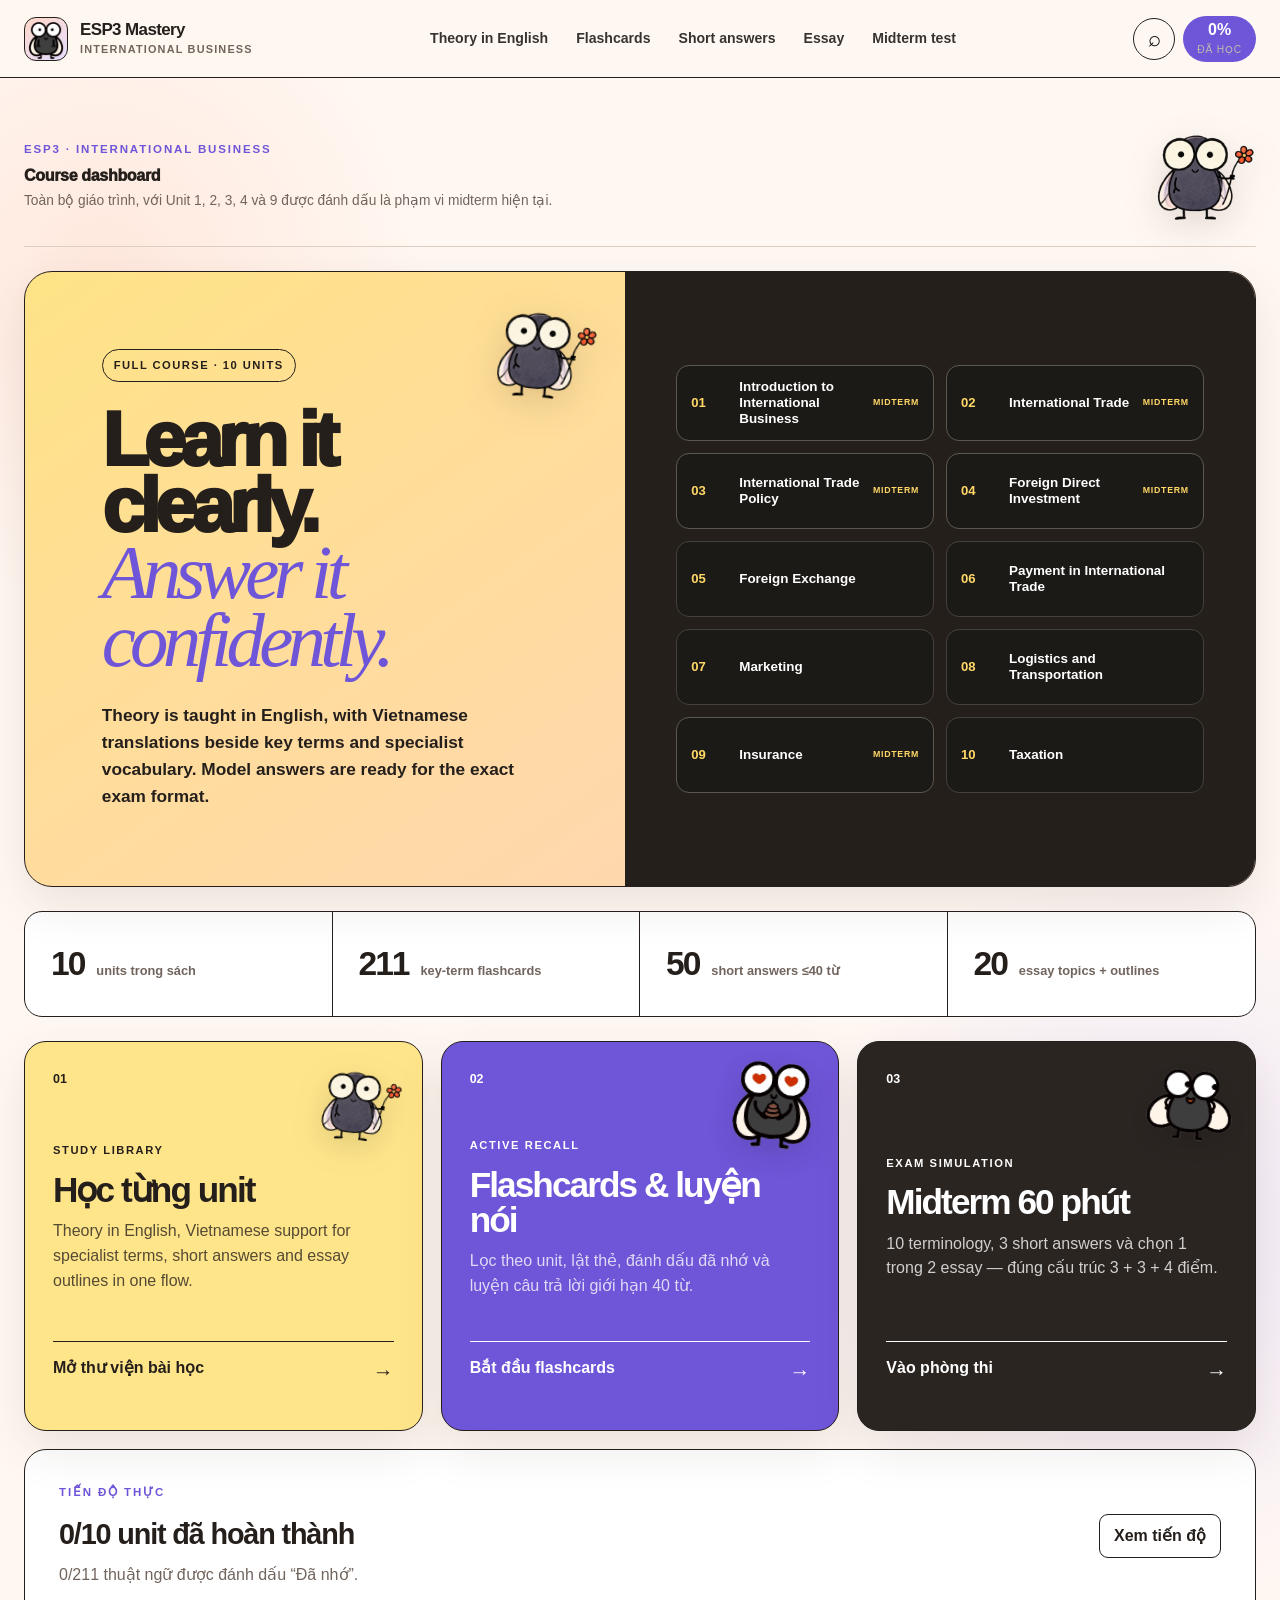
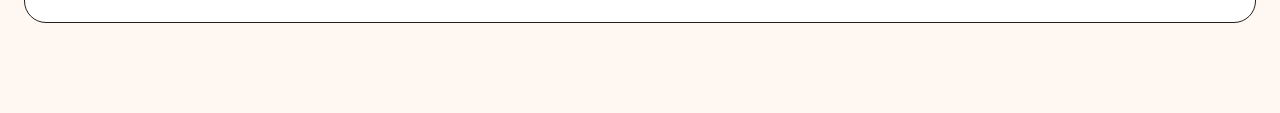
==== index.html @ 6a8d5068 "Add files via upload" ====
<!doctype html>
<html lang="vi">
<head>
  <meta charset="utf-8">
  <meta name="viewport" content="width=device-width, initial-scale=1">
  <meta name="theme-color" content="#fff7f0">
  <meta name="description" content="ESP3 Mastery — English-first International Business theory, key terms, short answers, essays and exam practice for all 10 units.">
  <title>ESP3 Mastery · International Business</title>
  <link rel="icon" type="image/svg+xml" href="data:image/svg+xml,%3Csvg xmlns='http://www.w3.org/2000/svg' viewBox='0 0 64 64'%3E%3Crect width='64' height='64' rx='17' fill='%23ffd8c8'/%3E%3Ctext x='32' y='41' text-anchor='middle' font-family='Arial' font-size='25' font-weight='900' fill='%23251f1c'%3EE3%3C/text%3E%3C/svg%3E">
  <link rel="stylesheet" href="styles.css">
</head>
<body>
  <header class="topbar">
    <a class="brand" href="#dashboard" aria-label="ESP3 Mastery home">
      <span class="brand-mark brand-fly"><img data-mascot="neutral" src="[data-uri]" alt="ESP3 fly mascot"></span>
      <span><strong>ESP3 Mastery</strong><small>International Business</small></span>
    </a>
    <nav class="desktop-nav" aria-label="Điều hướng chính">
      <a href="#learn">Theory in English</a>
      <a href="#flashcards">Flashcards</a>
      <a href="#practice">Short answers</a>
      <a href="#essay">Essay</a>
      <a href="#mock-test">Midterm test</a>
    </nav>
    <div class="header-actions">
      <button class="icon-btn" id="searchButton" aria-label="Tìm kiếm" title="Tìm kiếm (Ctrl/⌘ K)">⌕</button>
      <button class="progress-chip" data-route="progress"><span id="headerProgress">0%</span><small>đã học</small></button>
      <button class="menu-btn" id="menuButton" aria-label="Mở menu">☰</button>
    </div>
  </header>

  <main id="app" tabindex="-1"></main>

  <dialog id="searchDialog" class="search-dialog">
    <form method="dialog" class="search-head">
      <div><small>TÌM TRONG TOÀN BỘ 10 UNIT</small><h2>Tìm thuật ngữ hoặc chủ đề</h2></div>
      <button aria-label="Đóng">ESC</button>
    </form>
    <label class="search-box"><span>⌕</span><input id="searchInput" type="search" placeholder="Ví dụ: comparative advantage, bill of exchange…" autocomplete="off"></label>
    <div id="searchResults" class="search-results"></div>
  </dialog>

  <div id="toast" class="toast" role="status" aria-live="polite"></div>
  <script src="mascots.js"></script>
  <script src="data.js"></script>
  <script src="app.js"></script>
</body>
</html>
---- styles.css ----
:root {
  --ink: #11100e;
  --paper: #f7f6f1;
  --paper-2: #eeece5;
  --white: #ffffff;
  --blue: #0000ee;
  --yellow: #ffdf43;
  --orange: #ff7043;
  --mint: #bdf8da;
  --pink: #ffd4e5;
  --muted: #6e6a62;
  --line: #d8d5cc;
  --radius: 18px;
  --shadow: 0 18px 50px rgba(17,16,14,.09);
  font-family: Inter, ui-sans-serif, -apple-system, BlinkMacSystemFont, "Segoe UI", sans-serif;
  color: var(--ink);
  background: var(--paper);
}

* { box-sizing: border-box; }
html { scroll-behavior: smooth; }
body { margin: 0; min-width: 320px; background: var(--paper); font-size: 16px; line-height: 1.55; }
button, input, textarea, select { font: inherit; }
button, a, select { -webkit-tap-highlight-color: transparent; }
button { cursor: pointer; }
a { color: inherit; text-decoration: none; }
[hidden] { display: none !important; }

.topbar {
  position: sticky; top: 0; z-index: 30;
  min-height: 78px; padding: 0 max(24px, calc((100vw - 1440px)/2));
  display: grid; grid-template-columns: auto 1fr auto; align-items: center; gap: 32px;
  background: rgba(247,246,241,.94); border-bottom: 1px solid var(--ink); backdrop-filter: blur(14px);
}
.brand { display: inline-flex; align-items: center; gap: 12px; min-width: max-content; }
.brand-mark { width: 44px; height: 44px; display: grid; place-items: center; border-radius: 12px; background: var(--ink); color: var(--yellow); font-weight: 950; letter-spacing: -.08em; }
.brand > span:last-child { display: grid; line-height: 1.05; }
.brand strong { font-size: 1.06rem; letter-spacing: -.035em; }
.brand small { margin-top: 5px; color: var(--muted); font-size: .68rem; font-weight: 800; letter-spacing: .11em; text-transform: uppercase; }
.desktop-nav { justify-self: center; display: flex; align-items: center; gap: 4px; }
.desktop-nav a { padding: 10px 12px; border-radius: 9px; color: #37342f; font-size: .88rem; font-weight: 750; }
.desktop-nav a:hover { background: var(--white); color: var(--blue); }
.header-actions { display: flex; align-items: center; gap: 8px; }
.icon-btn, .menu-btn { width: 42px; height: 42px; border: 1px solid var(--ink); border-radius: 50%; background: transparent; font-size: 1.35rem; }
.menu-btn { display: none; }
.progress-chip { height: 46px; padding: 5px 14px; display: grid; place-items: center; border: 0; border-radius: 99px; background: var(--ink); color: white; line-height: 1; }
.progress-chip span { font-weight: 900; }
.progress-chip small { margin-top: 3px; color: #bdb9ae; font-size: .64rem; text-transform: uppercase; letter-spacing: .08em; }

#app { min-height: calc(100vh - 78px); outline: none; }
.page { width: min(1380px, calc(100% - 48px)); margin: 0 auto; padding: 56px 0 90px; }
.page-head { display: flex; justify-content: space-between; align-items: end; gap: 36px; margin-bottom: 42px; }
.page-head > div:first-child { max-width: 900px; }
.eyebrow { display: block; margin-bottom: 10px; color: var(--blue); font-size: .72rem; font-weight: 900; letter-spacing: .16em; text-transform: uppercase; }
.page-head h1 { margin: 0; font-size: clamp(2.35rem, 5vw, 5rem); line-height: .92; letter-spacing: -.065em; font-weight: 950; }
.page-head p { max-width: 770px; margin: 18px 0 0; color: var(--muted); font-size: 1.05rem; }
.page-actions { display: flex; gap: 10px; }

.dashboard-page { padding-top: 28px; }
.dashboard-page > .page-head { margin-bottom: 24px; padding: 14px 0; border-bottom: 1px solid var(--line); }
.dashboard-page > .page-head h1 { font-size: 1rem; letter-spacing: -.02em; }
.dashboard-page > .page-head p { margin-top: 6px; font-size: .86rem; }
.dashboard-intro { min-height: 540px; display: grid; grid-template-columns: 1fr 1.05fr; overflow: hidden; border: 1px solid var(--ink); border-radius: 28px; background: var(--yellow); }
.dashboard-copy { padding: clamp(38px, 6vw, 88px); display: flex; flex-direction: column; justify-content: center; }
.kicker { width: fit-content; margin-bottom: 24px; padding: 7px 11px; border: 1px solid var(--ink); border-radius: 99px; font-size: .7rem; font-weight: 900; letter-spacing: .13em; }
.dashboard-copy h2 { margin: 0; max-width: 650px; font-size: clamp(3rem, 6vw, 6.8rem); line-height: .86; letter-spacing: -.075em; font-weight: 950; }
.dashboard-copy h2 em { color: var(--blue); font-family: Georgia, serif; font-weight: 500; }
.dashboard-copy p { max-width: 620px; margin: 28px 0 0; font-size: 1.08rem; font-weight: 600; }
.course-map { padding: clamp(24px, 4vw, 58px); display: grid; grid-template-columns: 1fr 1fr; align-content: center; gap: 12px; background: var(--ink); }
.map-node { min-height: 76px; padding: 13px 14px; display: grid; grid-template-columns: 38px 1fr auto; align-items: center; gap: 10px; text-align: left; border: 1px solid #44413c; border-radius: 13px; background: #1c1a17; color: white; }
.map-node:hover { border-color: var(--yellow); transform: translateY(-1px); }
.map-node b { color: var(--yellow); font-size: .82rem; }
.map-node span { font-size: .84rem; font-weight: 750; line-height: 1.2; }
.map-node small { color: #99938a; font-size: .55rem; font-weight: 900; letter-spacing: .08em; }
.map-node.core { border-color: #5b594e; }
.map-node.core small { color: var(--yellow); }
.map-node.done { background: #123923; border-color: var(--mint); }

.stat-row { display: grid; grid-template-columns: repeat(4,1fr); margin: 24px 0; border: 1px solid var(--ink); border-radius: var(--radius); background: white; overflow: hidden; }
.stat-row div { padding: 26px; display: flex; align-items: baseline; gap: 12px; border-right: 1px solid var(--ink); }
.stat-row div:last-child { border-right: 0; }
.stat-row strong { font-size: 2.1rem; letter-spacing: -.06em; }
.stat-row span { color: var(--muted); font-size: .8rem; font-weight: 700; }
.three-spaces { display: grid; grid-template-columns: repeat(3,1fr); gap: 18px; }
.space-card { min-height: 390px; padding: 28px; display: flex; flex-direction: column; border: 1px solid var(--ink); border-radius: 22px; }
.space-card.yellow { background: #ffe989; }
.space-card.blue { background: var(--blue); color: white; }
.space-card.dark { background: var(--ink); color: white; }
.space-number { font-size: .78rem; font-weight: 900; }
.space-card > div { margin: auto 0; }
.space-card small { font-size: .7rem; font-weight: 900; letter-spacing: .14em; }
.space-card h3 { margin: 10px 0 12px; font-size: 2.2rem; line-height: 1; letter-spacing: -.055em; }
.space-card p { margin: 0; opacity: .78; }
.space-card > button { padding: 14px 0; display: flex; justify-content: space-between; border: 0; border-top: 1px solid currentColor; background: transparent; color: inherit; font-weight: 850; text-align: left; }
.space-card > button span { font-size: 1.3rem; }
.resume-panel { margin-top: 18px; padding: 34px; display: flex; justify-content: space-between; align-items: center; gap: 28px; border: 1px solid var(--ink); border-radius: 22px; background: white; }
.resume-panel h2 { margin: 0 0 6px; font-size: 1.8rem; letter-spacing: -.04em; }
.resume-panel p { margin: 0; color: var(--muted); }

.unit-grid { display: grid; grid-template-columns: repeat(2,1fr); gap: 18px; }
.unit-card { min-height: 330px; padding: 28px; display: flex; flex-direction: column; border: 1px solid var(--ink); border-radius: 20px; background: white; transition: transform .2s, box-shadow .2s; }
.unit-card:hover { transform: translateY(-3px); box-shadow: var(--shadow); }
.unit-card.complete { background: #edfff5; }
.unit-card-top { display: flex; justify-content: space-between; color: var(--blue); font-size: .68rem; font-weight: 900; letter-spacing: .13em; }
.unit-card-top b { padding: 4px 8px; border-radius: 99px; background: var(--paper-2); color: var(--ink); font-size: .58rem; }
.unit-card h2 { margin: 28px 0 12px; font-size: clamp(1.7rem,3vw,2.7rem); line-height: 1; letter-spacing: -.05em; }
.unit-card p { margin: 0; color: var(--muted); }
.unit-counts { margin: 26px 0; display: flex; flex-wrap: wrap; gap: 7px; }
.unit-counts span { padding: 5px 9px; border: 1px solid var(--line); border-radius: 99px; color: #555149; font-size: .7rem; font-weight: 700; }
.unit-card > button { margin-top: auto; padding: 14px 0 0; display: flex; justify-content: space-between; border: 0; border-top: 1px solid var(--ink); background: transparent; color: var(--ink); font-weight: 850; }

.unit-layout { display: grid; grid-template-columns: 280px minmax(0,1fr); gap: 42px; align-items: start; }
.unit-sidebar { position: sticky; top: 104px; padding: 22px; border: 1px solid var(--ink); border-radius: var(--radius); background: var(--ink); color: white; }
.unit-sidebar label, .flash-toolbar label, .practice-toolbar label, .essay-library-head label { display: grid; gap: 7px; font-size: .7rem; font-weight: 900; letter-spacing: .09em; text-transform: uppercase; }
select { min-height: 45px; padding: 8px 38px 8px 11px; border: 1px solid currentColor; border-radius: 9px; background: white; color: var(--ink); font-weight: 700; }
.unit-mini-progress { margin: 20px 0 15px; display: flex; align-items: center; gap: 8px; color: #c9c5bb; font-size: .73rem; }
.unit-mini-progress i { width: 9px; height: 9px; border-radius: 50%; background: #5b5750; }
.unit-mini-progress i.done { background: var(--mint); box-shadow: 0 0 0 4px rgba(189,248,218,.14); }
.unit-sidebar p { color: #c9c5bb; font-size: .85rem; }
.complete-btn { width: 100%; margin-top: 12px; padding: 12px; border: 1px solid var(--yellow); border-radius: 9px; background: transparent; color: var(--yellow); font-weight: 850; }
.complete-btn.done { background: var(--mint); border-color: var(--mint); color: var(--ink); }
.tabs { position: sticky; top: 78px; z-index: 10; display: flex; gap: 6px; margin-bottom: 28px; padding: 8px; border: 1px solid var(--ink); border-radius: 13px; background: rgba(247,246,241,.96); backdrop-filter: blur(12px); }
.tabs button { flex: 1; min-height: 43px; border: 0; border-radius: 8px; background: transparent; color: #625e56; font-size: .82rem; font-weight: 800; }
.tabs button.active { background: var(--ink); color: white; }
.section-intro { margin-bottom: 22px; padding: 26px; display: flex; align-items: center; gap: 18px; border: 1px solid var(--ink); border-radius: var(--radius); background: var(--yellow); }
.section-intro > span { font-size: 2rem; font-weight: 950; letter-spacing: -.05em; }
.section-intro > div { flex: 1; }
.section-intro h2 { margin: 0; font-size: 1.55rem; letter-spacing: -.04em; }
.section-intro p { margin: 5px 0 0; font-size: .88rem; }
.theory-stack { display: grid; gap: 14px; }
.theory-card { padding: 30px; display: grid; grid-template-columns: 54px 1fr; gap: 20px; border: 1px solid var(--ink); border-radius: var(--radius); background: white; }
.theory-index { width: 42px; height: 42px; display: grid; place-items: center; border-radius: 50%; background: var(--blue); color: white; font-size: .75rem; font-weight: 900; }
.theory-card h3 { margin: 2px 0 12px; font-size: 1.45rem; letter-spacing: -.035em; }
.theory-card p { margin: 0; font-size: 1.02rem; }
.theory-card ul { margin: 20px 0 0; padding: 0; list-style: none; display: grid; gap: 8px; }
.theory-card li { padding: 10px 12px 10px 34px; position: relative; border-radius: 8px; background: var(--paper); color: #4f4b44; font-size: .9rem; }
.theory-card li::before { content: "→"; position: absolute; left: 12px; color: var(--blue); font-weight: 900; }
.next-step { margin-top: 22px; padding: 26px; display: grid; grid-template-columns: auto 1fr auto; align-items: center; gap: 20px; border-radius: var(--radius); background: var(--ink); color: white; }
.next-step > span { color: var(--yellow); font-size: .68rem; font-weight: 900; letter-spacing: .1em; text-transform: uppercase; }
.next-step button { padding: 11px 14px; border: 1px solid var(--yellow); border-radius: 8px; background: transparent; color: var(--yellow); font-weight: 800; }

.inline-search, .search-box { margin-bottom: 18px; display: flex; align-items: center; gap: 10px; padding: 0 16px; border: 1px solid var(--ink); border-radius: 12px; background: white; }
.inline-search input, .search-box input { width: 100%; height: 52px; border: 0; outline: 0; background: transparent; }
.term-table { border: 1px solid var(--ink); border-radius: var(--radius); background: white; overflow: hidden; }
.term-table article { padding: 22px; display: grid; grid-template-columns: 46px 1fr 14px; gap: 14px; border-bottom: 1px solid var(--line); }
.term-table article:last-child { border-bottom: 0; }
.term-no { color: var(--blue); font-size: .72rem; font-weight: 900; }
.term-table h3 { margin: 0 0 5px; font-size: 1.08rem; }
.term-table p { margin: 0; color: #47433d; }
.term-table small { display: block; margin-top: 7px; color: var(--blue); font-weight: 750; }
.status-dot { width: 10px; height: 10px; margin-top: 7px; border: 1px solid #aaa69e; border-radius: 50%; }
.status-dot.mastered { background: #0c9b55; border-color: #0c9b55; }
.solid-btn, .outline-btn { min-height: 42px; padding: 9px 14px; border-radius: 9px; font-weight: 800; }
.solid-btn { border: 1px solid var(--ink); background: var(--ink); color: white; }
.outline-btn { border: 1px solid var(--ink); background: transparent; color: var(--ink); }
.outline-btn:hover, .solid-btn:hover { transform: translateY(-1px); }

.short-list, .essay-list, .essay-library { display: grid; gap: 18px; }
.short-card, .essay-card, .practice-stage { padding: 28px; border: 1px solid var(--ink); border-radius: var(--radius); background: white; }
.question-label { display: flex; justify-content: space-between; gap: 16px; color: var(--blue); font-size: .65rem; font-weight: 900; letter-spacing: .12em; }
.question-label b { color: var(--muted); }
.short-card h3, .essay-card h3 { margin: 22px 0; font-size: 1.35rem; line-height: 1.3; letter-spacing: -.025em; }
textarea { width: 100%; padding: 15px; resize: vertical; border: 1px solid var(--line); border-radius: 10px; background: #fbfaf7; color: var(--ink); line-height: 1.55; outline: 0; }
textarea:focus, input:focus, select:focus { border-color: var(--blue); box-shadow: 0 0 0 3px rgba(0,0,238,.09); }
.answer-controls { margin-top: 10px; display: flex; justify-content: space-between; align-items: center; gap: 14px; }
.answer-controls > span, .exam-short label > span, .essay-counter { color: var(--muted); font-size: .74rem; font-weight: 800; }
.answer-controls .over, .exam-short label > span.over { color: #d12d2d; }
.model-answer { margin-top: 18px; padding: 20px; border-left: 5px solid var(--blue); background: #eeeeff; }
.model-answer small, .thesis small { color: var(--blue); font-size: .65rem; font-weight: 900; letter-spacing: .12em; }
.model-answer p { margin: 7px 0 0; font-size: 1rem; font-weight: 650; }
.model-answer.large ul { margin: 16px 0 0; color: #4f4b44; }
.essay-card > button { margin-bottom: 8px; }
.essay-outline { margin-top: 14px; padding: 22px; border: 1px solid var(--ink); border-radius: 12px; background: var(--paper); }
.thesis { padding-bottom: 18px; border-bottom: 1px solid var(--line); }
.thesis p { margin: 7px 0 0; font-size: 1.02rem; font-weight: 700; }
.essay-outline ol { margin: 18px 0 0; padding-left: 24px; display: grid; gap: 10px; }

.flash-toolbar, .practice-toolbar, .essay-library-head { margin-bottom: 22px; padding: 16px; display: flex; justify-content: space-between; align-items: end; gap: 16px; border: 1px solid var(--ink); border-radius: 14px; background: white; }
.flash-toolbar label, .practice-toolbar label { min-width: min(440px,50vw); }
.flash-count { display: flex; align-items: baseline; }
.flash-count strong { font-size: 1.7rem; }
.flash-count span { color: var(--muted); }
.flash-workspace { width: min(850px,100%); margin: 0 auto; }
.flash-progress { margin-bottom: 14px; display: grid; grid-template-columns: auto 1fr; align-items: center; gap: 16px; color: var(--muted); font-size: .78rem; font-weight: 750; }
.flash-progress i, .progress-units i { height: 7px; display: block; overflow: hidden; border-radius: 99px; background: #dedbd3; }
.flash-progress b, .progress-units i b { height: 100%; display: block; background: #0c9b55; }
.flash-card { width: 100%; min-height: 430px; padding: 34px; position: relative; display: flex; flex-direction: column; border: 1px solid var(--ink); border-radius: 28px; background: var(--yellow); color: var(--ink); box-shadow: var(--shadow); text-align: left; }
.flash-card.flipped { background: var(--blue); color: white; }
.flash-unit { font-size: .7rem; font-weight: 900; letter-spacing: .11em; }
.flash-side { flex: 1; display: flex; flex-direction: column; align-items: center; justify-content: center; text-align: center; }
.flash-side small { font-size: .68rem; font-weight: 900; letter-spacing: .15em; }
.flash-side strong { max-width: 720px; margin: 18px 0; font-size: clamp(2rem,5vw,4.8rem); line-height: 1.02; letter-spacing: -.055em; }
.flash-side p { margin: 0 0 18px; font-size: 1.05rem; font-weight: 750; }
.flash-side em { margin-top: 20px; opacity: .62; font-size: .78rem; }
.flash-card .back { display: none; }
.flash-card.flipped .front { display: none; }
.flash-card.flipped .back { display: flex; }
.flash-card.flipped .back strong { font-size: clamp(1.45rem,3.2vw,2.65rem); line-height: 1.22; }
.flash-actions { margin-top: 18px; display: grid; grid-template-columns: 1fr 52px 52px 1fr; gap: 10px; }
.flash-actions button { min-height: 50px; border: 1px solid var(--ink); border-radius: 10px; background: white; font-weight: 850; }
.flash-actions .review-btn.selected { background: var(--pink); }
.flash-actions .master-btn.selected { background: var(--mint); }
.flash-actions .prev-btn, .flash-actions .next-btn { font-size: 1.2rem; }

.practice-stage { max-width: 940px; margin: 0 auto; padding: clamp(26px,5vw,54px); }
.practice-stage h2 { margin: 35px 0; font-size: clamp(1.8rem,4vw,3.5rem); line-height: 1.08; letter-spacing: -.05em; }
.stage-nav { margin-top: 28px; display: flex; justify-content: space-between; }
.essay-library-head > p { margin: 0; max-width: 700px; color: var(--muted); }
.essay-library-head label { min-width: 330px; }
.essay-library { grid-template-columns: repeat(2,1fr); }
.essay-library .essay-card { min-height: 260px; }

.exam-setup { display: grid; grid-template-columns: .95fr 1.05fr; border: 1px solid var(--ink); border-radius: 26px; overflow: hidden; background: white; }
.exam-brief { padding: clamp(32px,6vw,72px); display: flex; flex-direction: column; justify-content: center; background: var(--ink); color: white; }
.exam-brief > span { color: var(--yellow); font-size: .7rem; font-weight: 900; letter-spacing: .14em; }
.exam-brief > strong { margin-top: 20px; font-size: clamp(7rem,14vw,13rem); line-height: .72; letter-spacing: -.09em; color: var(--yellow); }
.exam-brief > h2 { margin: 18px 0 38px; font-size: 2rem; }
.score-map { display: grid; grid-template-columns: repeat(3,1fr); border-top: 1px solid #5c5750; }
.score-map div { padding: 20px 10px 0 0; display: flex; gap: 8px; }
.score-map b { font-size: 1.7rem; color: var(--yellow); }
.score-map span { color: #bbb6ad; font-size: .68rem; line-height: 1.3; }
.exam-options { padding: clamp(32px,6vw,72px); }
.exam-options h2 { margin: 0 0 24px; font-size: 2rem; letter-spacing: -.04em; }
.scope-option { margin-bottom: 10px; padding: 17px; display: flex; gap: 12px; align-items: center; border: 1px solid var(--line); border-radius: 12px; cursor: pointer; }
.scope-option.selected { border-color: var(--blue); background: #eeeeff; }
.scope-option span { display: grid; }
.scope-option small { color: var(--muted); }
.exam-rules { margin: 28px 0; padding-left: 22px; color: #5c5851; }
.start-exam, .submit-exam { min-height: 52px; padding: 12px 20px; border: 1px solid var(--ink); border-radius: 10px; background: var(--yellow); color: var(--ink); font-weight: 900; }
.last-result { margin: 15px 0 0; color: var(--muted); font-size: .8rem; }
.exam-page { width: min(1160px,calc(100% - 48px)); }
.exam-live-bar { position: sticky; top: 78px; z-index: 15; margin-bottom: 18px; padding: 13px 18px; display: grid; grid-template-columns: auto 1fr auto; align-items: center; gap: 35px; border: 1px solid var(--ink); border-radius: 13px; background: var(--ink); color: white; box-shadow: 0 10px 30px rgba(17,16,14,.16); }
.exam-live-bar div { display: grid; }
.exam-live-bar span { color: #aaa59c; font-size: .57rem; font-weight: 900; letter-spacing: .12em; }
.exam-live-bar strong { color: var(--yellow); font-size: 1.15rem; }
.submit-exam { justify-self: end; min-height: 43px; }
.exam-paper { display: grid; gap: 20px; }
.paper-section { padding: clamp(24px,5vw,52px); border: 1px solid var(--ink); border-radius: 20px; background: white; }
.paper-section > header { display: flex; justify-content: space-between; align-items: start; gap: 18px; padding-bottom: 20px; border-bottom: 2px solid var(--ink); }
.paper-section header span { color: var(--blue); font-size: .65rem; font-weight: 900; letter-spacing: .14em; }
.paper-section h2 { margin: 3px 0 0; font-size: 2rem; letter-spacing: -.05em; }
.paper-section > header > strong { font-size: .82rem; }
.paper-section > p { color: var(--muted); }
.term-questions { margin-top: 28px; display: grid; gap: 18px; }
.term-questions label { display: grid; grid-template-columns: 34px 1fr; gap: 14px; }
.term-questions label > span { width: 30px; height: 30px; display: grid; place-items: center; border-radius: 50%; background: var(--ink); color: white; font-size: .72rem; font-weight: 900; }
.term-questions p { margin: 2px 0 9px; }
.term-questions input { width: min(520px,100%); min-height: 43px; padding: 9px 12px; border: 1px solid var(--line); border-radius: 8px; background: #fbfaf7; }
.exam-short { margin-top: 28px; display: grid; gap: 24px; }
.exam-short label { display: grid; gap: 10px; }
.exam-short b { font-size: 1.04rem; }
.exam-short label > span { justify-self: end; }
.essay-choices { margin: 24px 0; display: grid; grid-template-columns: 1fr 1fr; gap: 12px; }
.essay-choices label { min-height: 150px; padding: 18px; display: flex; gap: 12px; border: 1px solid var(--line); border-radius: 12px; cursor: pointer; }
.essay-choices label.selected { border: 2px solid var(--blue); background: #eeeeff; }
.essay-choices span { display: grid; gap: 7px; }
.essay-choices b { color: var(--blue); font-size: .7rem; letter-spacing: .1em; text-transform: uppercase; }
.exam-essay-box { min-height: 420px; }
.essay-counter { margin-top: 8px; text-align: right; }
.essay-counter.under { color: #b45023; }

.result-hero { padding: 38px; display: flex; justify-content: space-between; align-items: center; border: 1px solid var(--ink); border-radius: 20px; background: var(--yellow); }
.result-hero > div { display: flex; align-items: baseline; gap: 14px; flex-wrap: wrap; }
.result-hero span { width: 100%; font-size: .7rem; font-weight: 900; letter-spacing: .13em; }
.result-hero strong { font-size: 4.5rem; letter-spacing: -.07em; }
.result-hero p { margin: 0; }
.result-note { margin: 16px 0 26px; padding: 20px; border-left: 5px solid var(--blue); background: #eeeeff; }
.result-note p { margin: 5px 0 0; color: #4f4b44; }
.review-section { margin-top: 24px; }
.review-section > header { margin-bottom: 12px; display: flex; align-items: baseline; gap: 14px; }
.review-section header span { color: var(--blue); font-size: .67rem; font-weight: 900; letter-spacing: .12em; }
.review-section h2 { margin: 0; font-size: 1.8rem; }
.review-terms, .short-review { display: grid; gap: 9px; }
.review-terms article { padding: 16px; display: grid; grid-template-columns: 34px 1fr; gap: 12px; border: 1px solid var(--line); border-radius: 10px; background: white; }
.review-terms article > span { font-size: 1.3rem; font-weight: 900; }
.review-terms article.correct > span { color: #0c9b55; }
.review-terms article.wrong > span { color: #d12d2d; }
.review-terms p { margin: 0 0 5px; }
.review-terms small { color: var(--muted); }
.review-terms strong { display: block; color: var(--blue); }
.short-review article, .essay-review { padding: 24px; border: 1px solid var(--ink); border-radius: 14px; background: white; }
.short-review h3, .essay-review h3 { margin: 0 0 15px; }
.short-review article > div { padding: 14px; border-radius: 8px; background: var(--paper); }
.short-review article > div + div { margin-top: 8px; }
.short-review article > .model { background: #eeeeff; }
.short-review small { color: var(--blue); font-size: .65rem; font-weight: 900; letter-spacing: .1em; }
.short-review p { margin: 5px 0 0; }
.essay-review > ol { display: grid; gap: 8px; }
.rubric-grid { margin-top: 22px; display: grid; grid-template-columns: repeat(4,1fr); border: 1px solid var(--ink); }
.rubric-grid div { padding: 14px; display: grid; border-right: 1px solid var(--ink); }
.rubric-grid div:last-child { border: 0; }
.rubric-grid b { color: var(--blue); }
.rubric-grid span { color: var(--muted); font-size: .75rem; }

.progress-hero { display: grid; grid-template-columns: repeat(3,1fr); border: 1px solid var(--ink); border-radius: 20px; overflow: hidden; }
.progress-hero > div { min-height: 230px; padding: 30px; display: flex; flex-direction: column; justify-content: center; border-right: 1px solid var(--ink); background: white; }
.progress-hero > div:first-child { background: var(--yellow); }
.progress-hero > div:last-child { border: 0; }
.progress-hero span { font-size: .66rem; font-weight: 900; letter-spacing: .13em; }
.progress-hero strong { font-size: 4.2rem; line-height: 1; letter-spacing: -.07em; }
.progress-hero p { margin: 9px 0 0; color: var(--muted); }
.progress-units { margin-top: 20px; border: 1px solid var(--ink); border-radius: 18px; background: white; overflow: hidden; }
.progress-units article { padding: 19px; display: grid; grid-template-columns: 44px 1fr auto; align-items: center; gap: 16px; border-bottom: 1px solid var(--line); }
.progress-units article:last-child { border: 0; }
.progress-units article > span { color: var(--blue); font-weight: 900; }
.progress-units h3 { margin: 0 0 8px; font-size: 1rem; }
.progress-units small { color: var(--muted); }
.progress-units article > strong { font-size: .75rem; }
.reset-row { margin-top: 20px; padding: 20px; display: flex; justify-content: space-between; align-items: center; border: 1px solid var(--line); border-radius: 12px; }
.reset-row p { margin: 0; color: var(--muted); }
.danger-btn { padding: 10px 14px; border: 1px solid #b51f1f; border-radius: 8px; background: transparent; color: #b51f1f; font-weight: 800; }

.search-dialog { width: min(850px,calc(100% - 32px)); max-height: min(760px,calc(100vh - 32px)); padding: 0; border: 1px solid var(--ink); border-radius: 20px; background: var(--paper); box-shadow: 0 30px 100px rgba(0,0,0,.28); }
.search-dialog::backdrop { background: rgba(17,16,14,.58); backdrop-filter: blur(5px); }
.search-head { padding: 22px; display: flex; justify-content: space-between; gap: 20px; border-bottom: 1px solid var(--ink); }
.search-head small { color: var(--blue); font-weight: 900; letter-spacing: .12em; }
.search-head h2 { margin: 3px 0 0; font-size: 1.6rem; }
.search-head button { align-self: start; padding: 7px 10px; border: 1px solid var(--ink); border-radius: 7px; background: transparent; font-size: .7rem; font-weight: 900; }
.search-box { margin: 18px; }
.search-results { padding: 0 18px 18px; display: grid; gap: 8px; }
.search-results button { padding: 15px; display: grid; gap: 3px; border: 1px solid var(--line); border-radius: 10px; background: white; color: var(--ink); text-align: left; }
.search-results button:hover { border-color: var(--blue); }
.search-results span { color: var(--blue); font-size: .62rem; font-weight: 900; letter-spacing: .1em; }
.search-results p { margin: 0; color: var(--muted); font-size: .8rem; }
.search-empty { padding: 38px; text-align: center; color: var(--muted); }
.toast { position: fixed; right: 22px; bottom: 22px; z-index: 60; padding: 12px 16px; transform: translateY(20px); opacity: 0; pointer-events: none; border-radius: 9px; background: var(--ink); color: white; transition: .2s; }
.toast.show { transform: translateY(0); opacity: 1; }

@media (max-width: 1050px) {
  .desktop-nav { position: fixed; inset: 78px 0 auto 0; display: none; padding: 16px 24px 24px; flex-direction: column; align-items: stretch; background: var(--paper); border-bottom: 1px solid var(--ink); }
  .menu-open .desktop-nav { display: flex; }
  .menu-btn { display: block; }
  .dashboard-intro { grid-template-columns: 1fr; }
  .dashboard-copy { min-height: 450px; }
  .course-map { grid-template-columns: repeat(2,1fr); }
  .three-spaces { grid-template-columns: 1fr; }
  .space-card { min-height: 300px; }
  .unit-layout { grid-template-columns: 1fr; }
  .unit-sidebar { position: static; }
  .tabs { top: 78px; }
  .essay-library { grid-template-columns: 1fr; }
}

@media (max-width: 760px) {
  .topbar { min-height: 70px; padding: 0 16px; gap: 10px; }
  .brand small { display: none; }
  .brand-mark { width: 40px; height: 40px; }
  .progress-chip { display: none; }
  .desktop-nav { top: 70px; }
  .page { width: min(100% - 28px,1380px); padding: 35px 0 64px; }
  .page-head { margin-bottom: 28px; align-items: start; }
  .page-head h1 { font-size: clamp(2.35rem,13vw,4rem); }
  .dashboard-copy { min-height: 390px; padding: 34px 24px; }
  .dashboard-copy h2 { font-size: clamp(3rem,15vw,5.2rem); }
  .course-map { padding: 18px; grid-template-columns: 1fr; }
  .map-node { min-height: 66px; }
  .stat-row { grid-template-columns: 1fr 1fr; }
  .stat-row div { padding: 18px; border-bottom: 1px solid var(--ink); }
  .stat-row div:nth-child(2) { border-right: 0; }
  .stat-row div:nth-child(3), .stat-row div:nth-child(4) { border-bottom: 0; }
  .stat-row strong { font-size: 1.65rem; }
  .unit-grid { grid-template-columns: 1fr; }
  .unit-card { min-height: 300px; padding: 22px; }
  .tabs { top: 70px; overflow-x: auto; justify-content: start; }
  .tabs button { flex: 0 0 auto; padding: 0 14px; }
  .section-intro { align-items: start; flex-wrap: wrap; padding: 20px; }
  .theory-card { padding: 22px; grid-template-columns: 1fr; }
  .next-step { grid-template-columns: 1fr; }
  .term-table article { grid-template-columns: 38px 1fr 10px; padding: 17px 13px; }
  .question-label { align-items: start; }
  .answer-controls { align-items: stretch; flex-direction: column; }
  .flash-toolbar, .practice-toolbar, .essay-library-head { align-items: stretch; flex-direction: column; }
  .flash-toolbar label, .practice-toolbar label, .essay-library-head label { min-width: 0; }
  .flash-card { min-height: 360px; padding: 23px; }
  .flash-actions { grid-template-columns: 1fr 1fr; }
  .flash-actions .review-btn, .flash-actions .master-btn { grid-row: 2; }
  .exam-setup { grid-template-columns: 1fr; }
  .exam-brief { min-height: 480px; }
  .score-map { gap: 5px; }
  .exam-options { padding: 28px 20px; }
  .exam-page { width: min(100% - 20px,1160px); }
  .exam-live-bar { top: 70px; grid-template-columns: auto 1fr; gap: 14px; }
  .exam-live-bar .submit-exam { grid-column: 1/-1; width: 100%; }
  .essay-choices { grid-template-columns: 1fr; }
  .paper-section { padding: 22px 17px; }
  .result-hero { align-items: stretch; flex-direction: column; }
  .rubric-grid { grid-template-columns: 1fr 1fr; }
  .rubric-grid div:nth-child(2) { border-right: 0; }
  .rubric-grid div:nth-child(-n+2) { border-bottom: 1px solid var(--ink); }
  .progress-hero { grid-template-columns: 1fr; }
  .progress-hero > div { min-height: 160px; border-right: 0; border-bottom: 1px solid var(--ink); }
  .progress-units article { grid-template-columns: 36px 1fr; }
  .progress-units article > strong { grid-column: 2; }
  .resume-panel, .reset-row { align-items: stretch; flex-direction: column; }
}

@media print {
  .topbar, .page-head, .exam-live-bar, .toast { display: none !important; }
  body, :root { background: white; }
  .page, .exam-page { width: 100%; padding: 0; }
  .paper-section { break-inside: avoid; box-shadow: none; }
}

/* Friendly mascot layer inspired by the supplied Finance and Econometrics sites. */
:root {
  --ink: #251f1c;
  --paper: #fff8f2;
  --paper-2: #f3e8df;
  --blue: #6f55d8;
  --yellow: #ffd866;
  --orange: #ef704f;
  --mint: #c8f1d9;
  --pink: #ffd8e7;
  --muted: #71645d;
  --line: #ddcec4;
  --lavender: #e5ddff;
  --peach: #ffd8c8;
  --shadow: 0 18px 48px rgba(66, 43, 31, .10);
}

body {
  background:
    radial-gradient(circle at 8% 16%, rgba(255,216,200,.50), transparent 21rem),
    radial-gradient(circle at 91% 72%, rgba(229,221,255,.55), transparent 24rem),
    var(--paper);
}
.topbar { background: rgba(255,248,242,.94); }
.brand-mark.brand-fly {
  padding: 3px;
  overflow: hidden;
  border: 1px solid var(--ink);
  background: linear-gradient(145deg, var(--peach), var(--lavender));
}
.brand-fly img { display: block; width: 100%; height: 100%; object-fit: contain; }
.progress-chip { background: var(--blue); }
.page-head { align-items: center; }
.page-head > div:first-child { min-width: 0; }
.page-head-side {
  flex: 0 0 150px;
  display: flex;
  flex-direction: column;
  align-items: flex-end;
  gap: 12px;
}
.page-mascot {
  display: block;
  width: 112px;
  height: 112px;
  object-fit: contain;
  filter: drop-shadow(0 12px 18px rgba(61,42,34,.15));
  animation: mascot-breathe 4.8s ease-in-out infinite;
}

.mascot-float-layer { display: none; pointer-events: none; }
.floating-fly {
  position: fixed;
  z-index: 4;
  display: block;
  width: 84px;
  height: 84px;
  object-fit: contain;
  opacity: .78;
  pointer-events: none;
  user-select: none;
  filter: drop-shadow(0 12px 18px rgba(61,42,34,.14));
  animation: mascot-float 5.6s ease-in-out infinite;
}
@media (min-width: 1540px) and (min-height: 720px) {
  .mascot-float-layer { display: block; }
  .fly-left-top { left: max(14px, calc((100vw - 1380px)/2 - 94px)); top: 24vh; transform: rotate(-7deg); }
  .fly-right-mid { right: max(14px, calc((100vw - 1380px)/2 - 94px)); top: 44vh; animation-delay: -1.7s; transform: rotate(7deg); }
  .fly-left-bottom { left: max(16px, calc((100vw - 1380px)/2 - 90px)); bottom: 7vh; animation-delay: -3.2s; transform: rotate(4deg); }
}

.dashboard-intro { position: relative; background: linear-gradient(145deg, #ffe386, #ffd2bf); box-shadow: var(--shadow); }
.dashboard-copy { position: relative; }
.dashboard-copy h2 em { color: var(--blue); }
.dashboard-copy p { max-width: 560px; }
.dashboard-mascot {
  position: absolute;
  top: 26px;
  right: 28px;
  width: 112px;
  height: 112px;
  object-fit: contain;
  filter: drop-shadow(0 10px 18px rgba(61,42,34,.16));
  transform: rotate(5deg);
}
.space-card { position: relative; overflow: hidden; box-shadow: var(--shadow); }
.space-card.blue { background: var(--blue); }
.space-card.yellow { background: #ffe58a; }
.space-card.dark { background: #2b2522; }
.space-number { position: relative; z-index: 2; }
.space-mascot {
  position: absolute;
  top: 18px;
  right: 20px;
  width: 90px;
  height: 90px;
  object-fit: contain;
  filter: drop-shadow(0 10px 16px rgba(0,0,0,.13));
  transform: rotate(5deg);
}

.unit-card { position: relative; overflow: hidden; border-color: #cdbdb3; box-shadow: 0 9px 26px rgba(61,42,34,.06); }
.unit-card h2 { padding-right: 82px; }
.unit-card-mascot {
  position: absolute;
  top: 61px;
  right: 20px;
  width: 72px;
  height: 72px;
  object-fit: contain;
  opacity: .95;
  transform: rotate(4deg);
}
.unit-sidebar { background: #2b2522; }
.sidebar-mascot {
  display: block;
  width: 92px;
  height: 92px;
  margin: -2px auto 14px;
  object-fit: contain;
  filter: drop-shadow(0 10px 15px rgba(0,0,0,.23));
  animation: mascot-breathe 4.8s ease-in-out infinite;
}
.tabs { background: rgba(255,248,242,.96); }
.section-intro { background: linear-gradient(120deg, #ffe58a, #ffd6c6); box-shadow: 0 8px 24px rgba(61,42,34,.07); }
.section-mascot { width: 82px; height: 82px; object-fit: contain; margin: -14px 0; }

.lesson-roadmap {
  position: relative;
  margin-bottom: 18px;
  padding: 24px;
  display: grid;
  grid-template-columns: 190px minmax(0,1fr) 105px;
  align-items: center;
  gap: 24px;
  overflow: hidden;
  border: 1px solid var(--ink);
  border-radius: var(--radius);
  background: linear-gradient(135deg, #2b2522 0 68%, var(--lavender) 68% 100%);
  color: white;
}
.lesson-roadmap > div span { color: #ffdca0; font-size: .67rem; font-weight: 900; letter-spacing: .13em; }
.lesson-roadmap h3 { margin: 7px 0 0; font-size: 1.45rem; line-height: 1.05; letter-spacing: -.035em; }
.lesson-roadmap ol { margin: 0; padding: 0; display: grid; grid-template-columns: repeat(2,minmax(0,1fr)); gap: 8px 18px; list-style: none; }
.lesson-roadmap li { display: grid; grid-template-columns: 30px 1fr; gap: 7px; align-items: start; color: #eee7e1; font-size: .83rem; line-height: 1.35; }
.lesson-roadmap li b { color: #ffdca0; font-size: .68rem; }
.lesson-roadmap > img { width: 98px; height: 98px; object-fit: contain; filter: drop-shadow(0 8px 14px rgba(0,0,0,.18)); }
.theory-card { border-color: #cdbdb3; box-shadow: 0 9px 26px rgba(61,42,34,.06); }
.theory-card p { line-height: 1.72; }
.theory-card li { background: #fff5ee; }
.theory-index { background: var(--blue); }
.next-step { grid-template-columns: 66px auto minmax(0,1fr) auto; background: #2b2522; }
.next-step > img { width: 62px; height: 62px; object-fit: contain; }

.model-answer, .essay-outline { position: relative; padding-right: 118px; }
.feedback-mascot {
  position: absolute;
  top: 16px;
  right: 18px;
  width: 78px;
  height: 78px;
  object-fit: contain;
  pointer-events: none;
  filter: drop-shadow(0 8px 12px rgba(61,42,34,.12));
}
.flash-card { overflow: hidden; background: linear-gradient(145deg, #ffe386, #ffd2bf); }
.flash-card.flipped { background: linear-gradient(145deg, #7056d8, #4d3a9e); }
.flash-mascot {
  position: absolute;
  right: 24px;
  bottom: 18px;
  width: 96px;
  height: 96px;
  object-fit: contain;
  opacity: .9;
  filter: drop-shadow(0 8px 14px rgba(0,0,0,.14));
}
.exam-brief { position: relative; overflow: hidden; background: #2b2522; }
.exam-mascot { position: absolute; top: 26px; right: 26px; width: 112px; height: 112px; object-fit: contain; }
.result-hero { position: relative; padding-left: 138px; background: linear-gradient(135deg, #ffe486, #ffd7c8); }
.result-mascot { position: absolute; left: 24px; width: 92px; height: 92px; object-fit: contain; }

@keyframes mascot-float {
  0%,100% { margin-top: 0; }
  50% { margin-top: -11px; }
}
@keyframes mascot-breathe {
  0%,100% { transform: translateY(0) rotate(-2deg); }
  50% { transform: translateY(-5px) rotate(2deg); }
}
@media (prefers-reduced-motion: reduce) {
  .floating-fly, .page-mascot, .sidebar-mascot { animation: none; }
}
@media (max-width: 900px) {
  .dashboard-mascot { width: 84px; height: 84px; top: 18px; right: 18px; }
  .lesson-roadmap { grid-template-columns: 160px 1fr; background: #2b2522; }
  .lesson-roadmap > img { display: none; }
  .page-head-side { flex-basis: 100px; }
  .page-mascot { width: 88px; height: 88px; }
}
@media (max-width: 700px) {
  .page-head { align-items: flex-start; }
  .page-head-side { flex: 0 0 72px; }
  .page-mascot { width: 70px; height: 70px; }
  .dashboard-mascot { position: static; width: 90px; height: 90px; margin: 18px 0 -14px; }
  .space-mascot { width: 76px; height: 76px; }
  .unit-card-mascot { width: 62px; height: 62px; }
  .section-mascot { width: 68px; height: 68px; margin: -8px 0; }
  .lesson-roadmap { grid-template-columns: 1fr; }
  .lesson-roadmap ol { grid-template-columns: 1fr; }
  .next-step { grid-template-columns: 58px 1fr; }
  .next-step strong, .next-step button { grid-column: 1 / -1; }
  .next-step > img { width: 54px; height: 54px; }
  .model-answer, .essay-outline { padding-right: 20px; }
  .feedback-mascot { position: static; float: right; width: 62px; height: 62px; margin: 0 0 8px 12px; }
  .flash-mascot { width: 70px; height: 70px; }
  .exam-mascot { width: 86px; height: 86px; top: 20px; right: 18px; }
  .result-hero { padding-left: 34px; }
  .result-mascot { position: static; width: 78px; height: 78px; }
}

@media print {
  .mascot-float-layer, .page-mascot, .dashboard-mascot, .space-mascot, .unit-card-mascot,
  .sidebar-mascot, .section-mascot, .feedback-mascot, .flash-mascot, .exam-mascot, .result-mascot { display: none !important; }
}
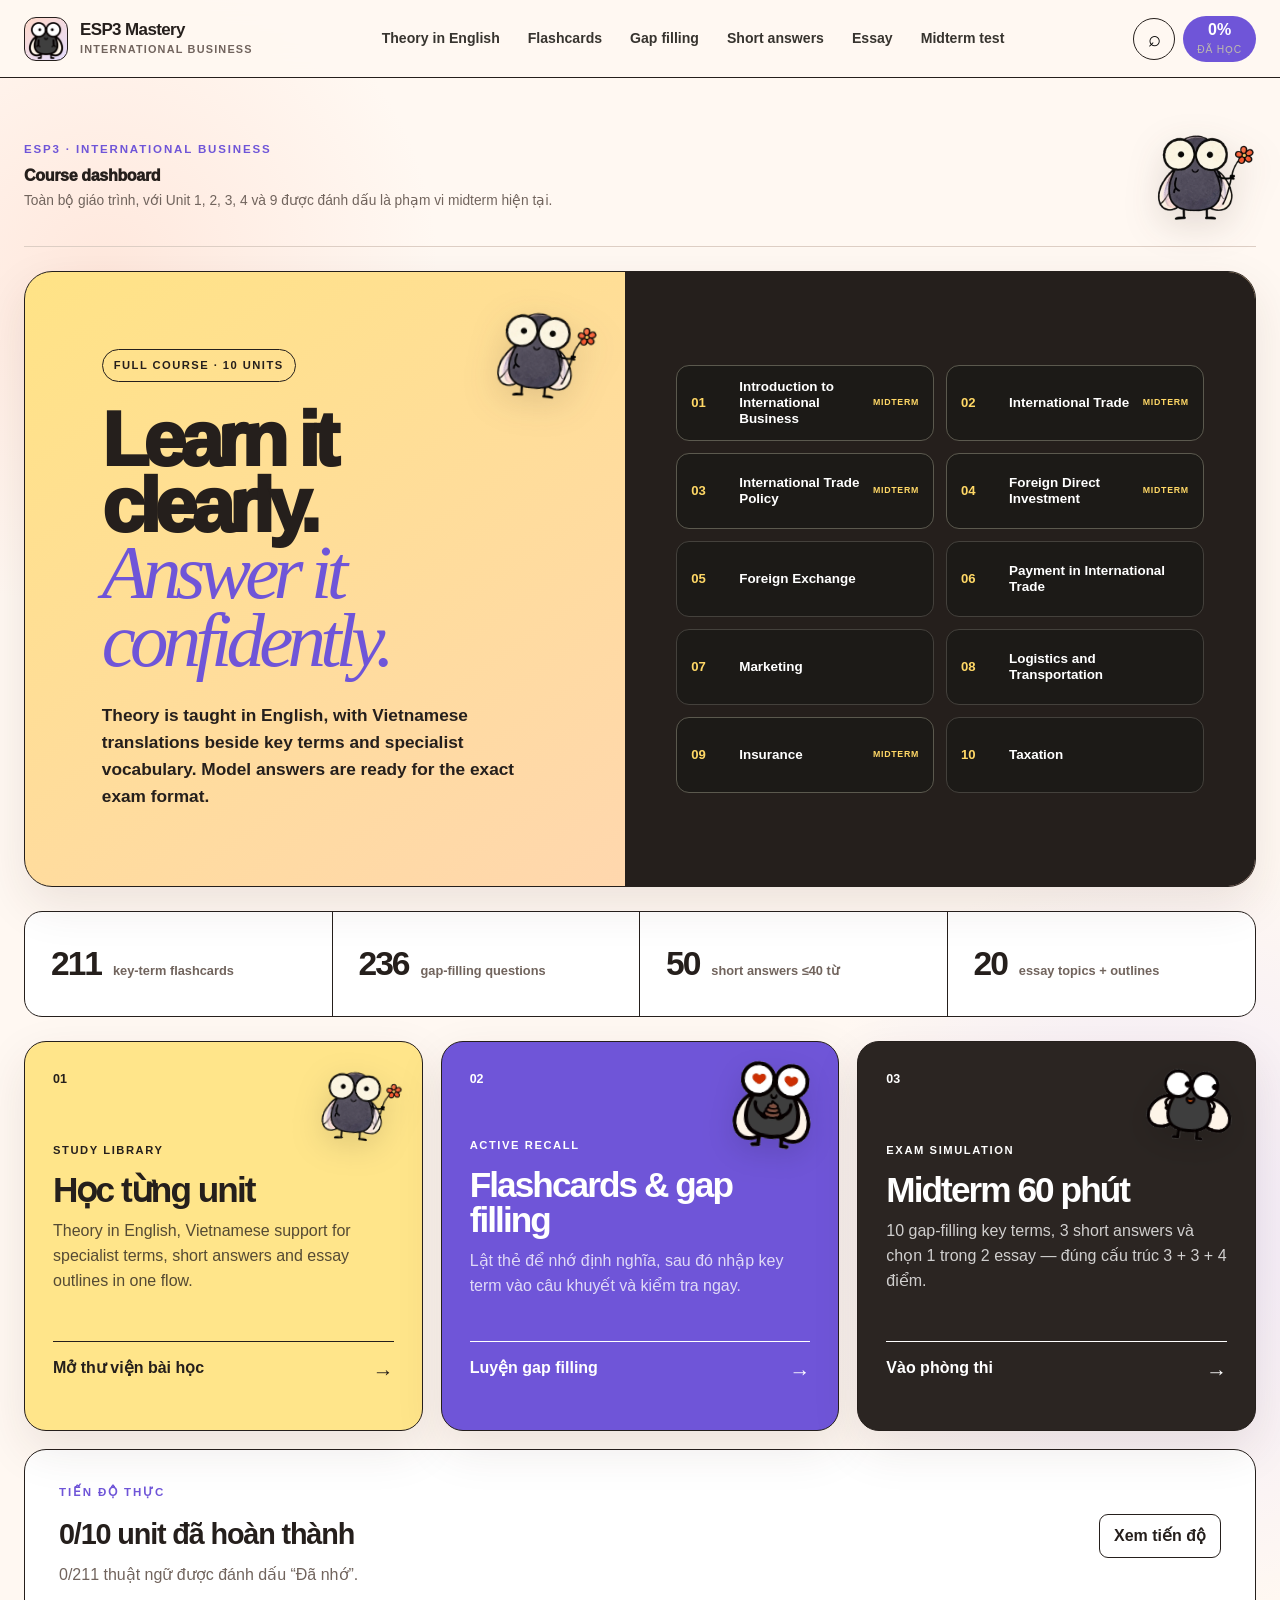
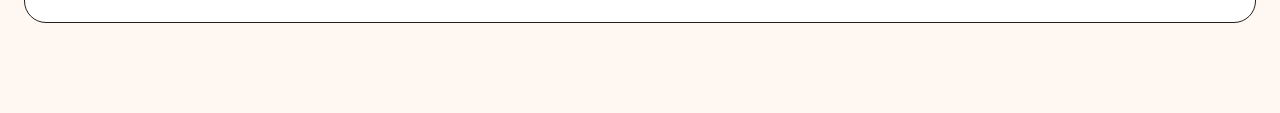
==== commit 3efcc23f: "Add files via upload" ====
--- a/index.html
+++ b/index.html
@@ -4,7 +4,7 @@
   <meta charset="utf-8">
   <meta name="viewport" content="width=device-width, initial-scale=1">
   <meta name="theme-color" content="#fff7f0">
-  <meta name="description" content="ESP3 Mastery — English-first International Business theory, key terms, short answers, essays and exam practice for all 10 units.">
+  <meta name="description" content="ESP3 Mastery — English-first International Business theory, key terms, gap filling, short answers, essays and exam practice for all 10 units.">
   <title>ESP3 Mastery · International Business</title>
   <link rel="icon" type="image/svg+xml" href="data:image/svg+xml,%3Csvg xmlns='http://www.w3.org/2000/svg' viewBox='0 0 64 64'%3E%3Crect width='64' height='64' rx='17' fill='%23ffd8c8'/%3E%3Ctext x='32' y='41' text-anchor='middle' font-family='Arial' font-size='25' font-weight='900' fill='%23251f1c'%3EE3%3C/text%3E%3C/svg%3E">
   <link rel="stylesheet" href="styles.css">
@@ -18,6 +18,7 @@
     <nav class="desktop-nav" aria-label="Điều hướng chính">
       <a href="#learn">Theory in English</a>
       <a href="#flashcards">Flashcards</a>
+      <a href="#gaps">Gap filling</a>
       <a href="#practice">Short answers</a>
       <a href="#essay">Essay</a>
       <a href="#mock-test">Midterm test</a>
--- a/styles.css
+++ b/styles.css
@@ -154,6 +154,40 @@
 .solid-btn { border: 1px solid var(--ink); background: var(--ink); color: white; }
 .outline-btn { border: 1px solid var(--ink); background: transparent; color: var(--ink); }
 .outline-btn:hover, .solid-btn:hover { transform: translateY(-1px); }
+
+.gap-list { display: grid; gap: 14px; }
+.gap-card { padding: 24px; border: 1px solid var(--ink); border-radius: var(--radius); background: white; }
+.gap-card h3 { margin: 20px 0; font-size: 1.2rem; line-height: 1.45; }
+.gap-entry { display: grid; grid-template-columns: minmax(0,1fr) auto; gap: 10px; }
+.gap-entry input { width: 100%; min-height: 46px; padding: 10px 13px; border: 1px solid var(--line); border-radius: 9px; background: #fbfaf7; color: var(--ink); outline: 0; }
+.gap-entry input.correct { border-color: #148954; background: #effcf5; }
+.gap-entry input.wrong { border-color: #c64035; background: #fff3f1; }
+.gap-feedback { margin-top: 13px; padding: 13px 15px; display: flex; align-items: center; gap: 12px; border-radius: 10px; }
+.gap-feedback.correct { border: 1px solid #89cbaa; background: #effcf5; }
+.gap-feedback.wrong { border: 1px solid #e2a39b; background: #fff3f1; }
+.gap-feedback img { width: 56px; height: 56px; object-fit: contain; }
+.gap-feedback div { display: grid; gap: 2px; }
+.gap-feedback small, .gap-result small { color: var(--blue); font-size: .63rem; font-weight: 900; letter-spacing: .12em; }
+.gap-feedback strong { font-size: 1.03rem; }
+.gap-feedback p { margin: 2px 0 0; color: var(--muted); font-size: .78rem; }
+
+.gap-score { display: grid; text-align: center; }
+.gap-score strong { font-size: 1.25rem; }
+.gap-score span { color: var(--muted); font-size: .72rem; font-weight: 750; }
+.gap-stage { max-width: 940px; margin: 0 auto; padding: clamp(26px,5vw,54px); border: 1px solid var(--ink); border-radius: var(--radius); background: linear-gradient(145deg, #fff, #fff8ed); box-shadow: var(--shadow); }
+.gap-stage > h2 { margin: 35px 0 24px; font-size: clamp(1.65rem,3.3vw,3rem); line-height: 1.18; letter-spacing: -.04em; }
+.gap-word-bank { margin-bottom: 20px; padding: 16px; border: 1px dashed #aa9c91; border-radius: 12px; background: #fffaf5; }
+.gap-word-bank > small { display: block; margin-bottom: 10px; color: var(--blue); font-size: .62rem; font-weight: 900; letter-spacing: .13em; }
+.gap-word-bank > div { display: flex; flex-wrap: wrap; gap: 7px; }
+.gap-word-bank button { padding: 7px 10px; border: 1px solid var(--line); border-radius: 99px; background: white; color: var(--ink); font-size: .78rem; font-weight: 750; }
+.gap-word-bank button:hover:not(:disabled) { border-color: var(--blue); color: var(--blue); }
+.gap-word-bank button:disabled { opacity: .55; }
+.gap-entry.large input { min-height: 54px; font-size: 1rem; }
+.gap-result { position: relative; margin-top: 18px; min-height: 112px; padding: 22px 118px 22px 22px; display: grid; align-content: center; border-radius: 12px; }
+.gap-result.correct { border: 1px solid #78bf99; background: #e9faef; }
+.gap-result.wrong { border: 1px solid #e0a095; background: #fff0ed; }
+.gap-result > strong { display: block; margin-top: 4px; font-size: 1.35rem; }
+.gap-result > p { margin: 5px 0 0; color: var(--muted); font-size: .82rem; }
 
 .short-list, .essay-list, .essay-library { display: grid; gap: 18px; }
 .short-card, .essay-card, .practice-stage { padding: 28px; border: 1px solid var(--ink); border-radius: var(--radius); background: white; }
@@ -369,6 +403,8 @@
   .term-table article { grid-template-columns: 38px 1fr 10px; padding: 17px 13px; }
   .question-label { align-items: start; }
   .answer-controls { align-items: stretch; flex-direction: column; }
+  .gap-entry { grid-template-columns: 1fr; }
+  .gap-result { padding-right: 20px; }
   .flash-toolbar, .practice-toolbar, .essay-library-head { align-items: stretch; flex-direction: column; }
   .flash-toolbar label, .practice-toolbar label, .essay-library-head label { min-width: 0; }
   .flash-card { min-height: 360px; padding: 23px; }
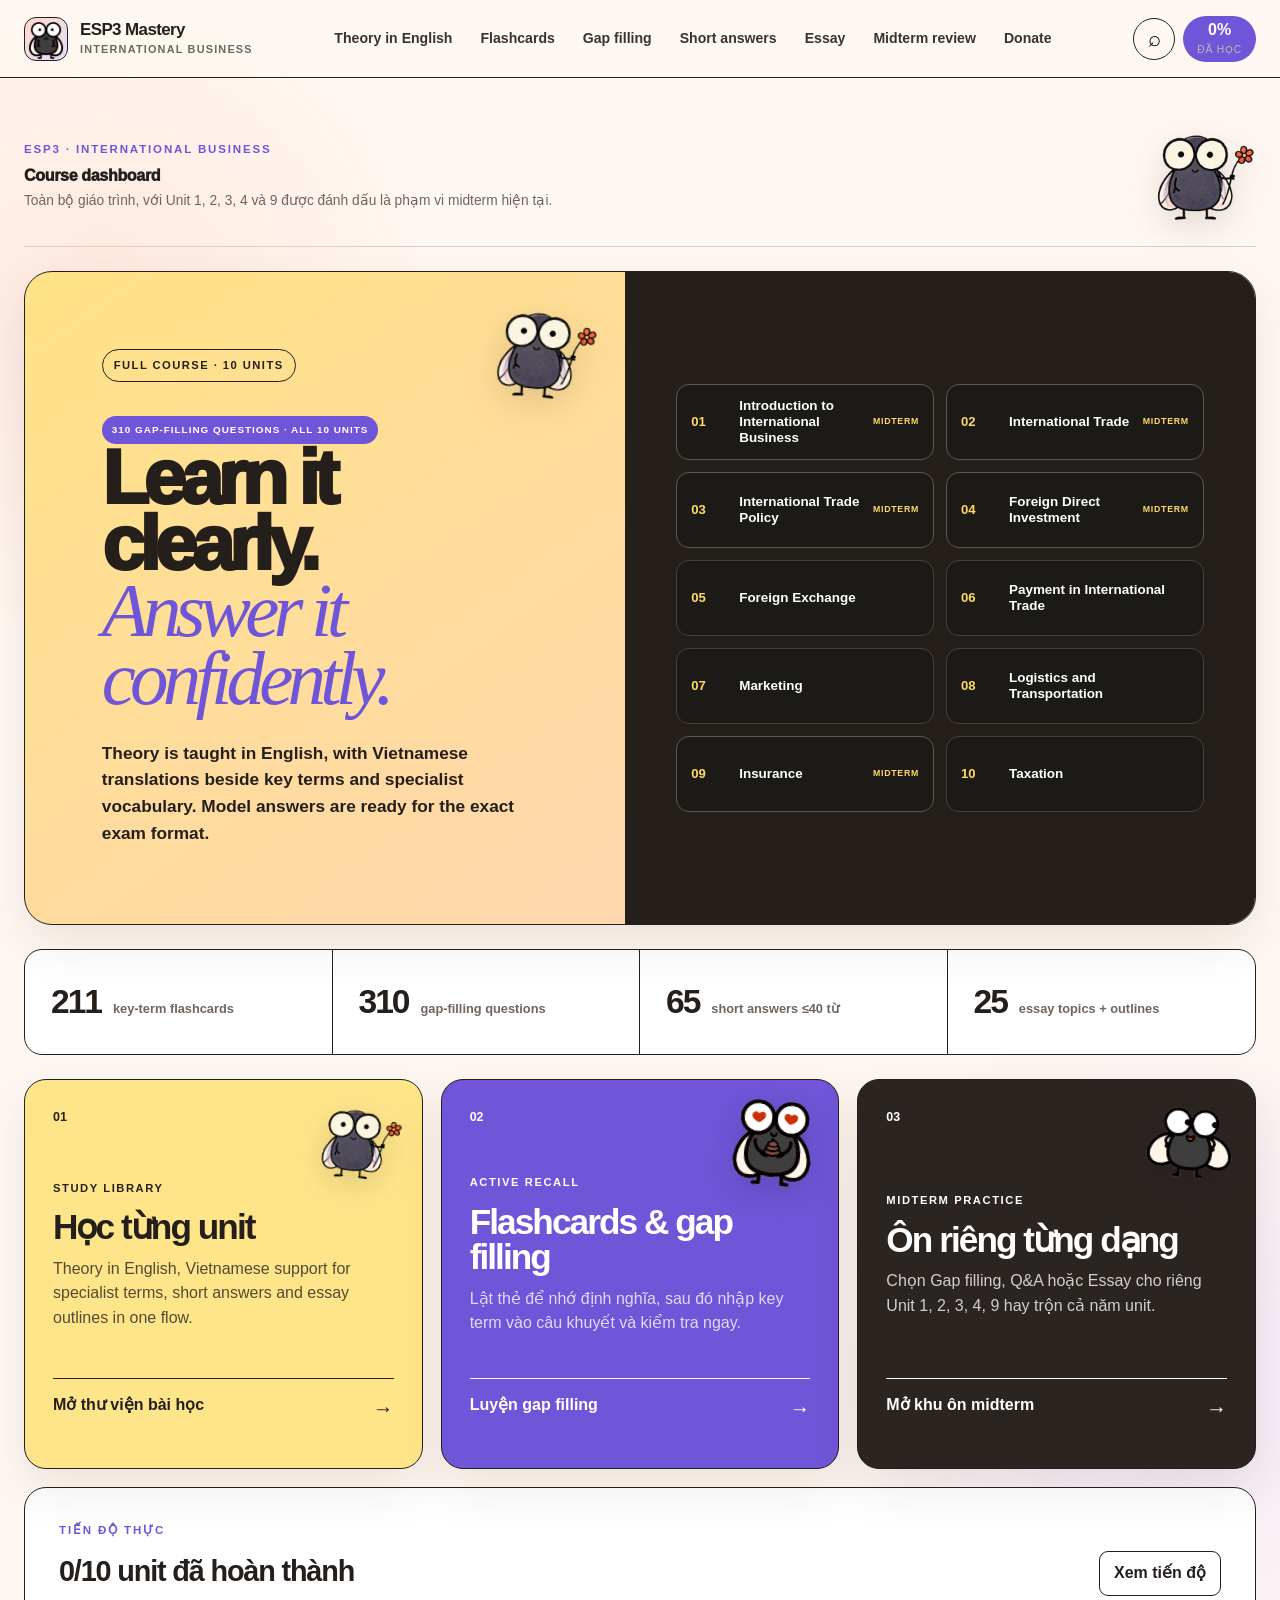
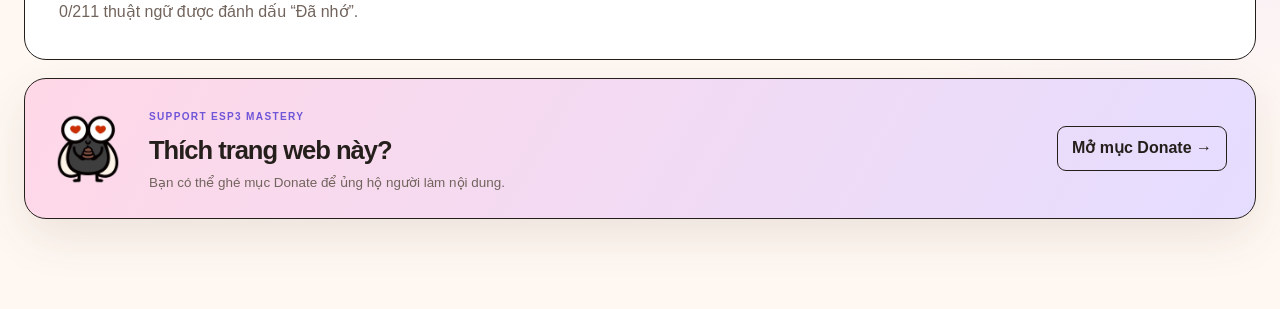
==== commit 72aa00b4: "Add files via upload" ====
--- a/index.html
+++ b/index.html
@@ -21,7 +21,8 @@
       <a href="#gaps">Gap filling</a>
       <a href="#practice">Short answers</a>
       <a href="#essay">Essay</a>
-      <a href="#mock-test">Midterm test</a>
+      <a href="#mock-test">Midterm review</a>
+      <a href="#donate">Donate</a>
     </nav>
     <div class="header-actions">
       <button class="icon-btn" id="searchButton" aria-label="Tìm kiếm" title="Tìm kiếm (Ctrl/⌘ K)">⌕</button>
--- a/styles.css
+++ b/styles.css
@@ -510,6 +510,18 @@
 
 .dashboard-intro { position: relative; background: linear-gradient(145deg, #ffe386, #ffd2bf); box-shadow: var(--shadow); }
 .dashboard-copy { position: relative; }
+.gap-release {
+  width: fit-content;
+  margin-top: 10px;
+  padding: 6px 10px;
+  display: block;
+  border-radius: 99px;
+  background: var(--blue);
+  color: white;
+  font-size: .62rem;
+  font-weight: 900;
+  letter-spacing: .1em;
+}
 .dashboard-copy h2 em { color: var(--blue); }
 .dashboard-copy p { max-width: 560px; }
 .dashboard-mascot {
@@ -619,6 +631,145 @@
 .result-hero { position: relative; padding-left: 138px; background: linear-gradient(135deg, #ffe486, #ffd7c8); }
 .result-mascot { position: absolute; left: 24px; width: 92px; height: 92px; object-fit: contain; }
 
+.midterm-review-hero {
+  margin-bottom: 18px;
+  padding: clamp(24px,4vw,44px);
+  display: grid;
+  grid-template-columns: minmax(0,1fr) 130px;
+  align-items: center;
+  gap: 24px;
+  overflow: hidden;
+  border: 1px solid var(--ink);
+  border-radius: 24px;
+  background: linear-gradient(135deg, #2b2522 0 72%, var(--yellow) 72% 100%);
+  color: white;
+  box-shadow: var(--shadow);
+}
+.midterm-review-hero span { color: var(--yellow); font-size: .68rem; font-weight: 900; letter-spacing: .14em; }
+.midterm-review-hero h2 { margin: 7px 0 12px; color: white; font-size: clamp(2rem,4vw,4rem); letter-spacing: -.06em; }
+.midterm-review-hero p { max-width: 760px; margin: 0; color: #d6cec7; line-height: 1.55; }
+.midterm-review-hero img { width: 118px; height: 118px; object-fit: contain; filter: drop-shadow(0 10px 16px rgba(0,0,0,.2)); }
+
+.midterm-controls {
+  margin-bottom: 30px;
+  padding: 16px;
+  border: 1px solid var(--ink);
+  border-radius: 20px;
+  background: white;
+  box-shadow: 0 9px 26px rgba(61,42,34,.06);
+}
+.midterm-mode-switch { display: grid; grid-template-columns: repeat(3,minmax(0,1fr)); gap: 10px; }
+.midterm-mode-switch button {
+  min-height: 112px;
+  padding: 16px;
+  display: grid;
+  grid-template-columns: 60px 1fr;
+  align-items: center;
+  gap: 13px;
+  border: 1px solid var(--line);
+  border-radius: 14px;
+  background: var(--paper);
+  color: var(--ink);
+  text-align: left;
+}
+.midterm-mode-switch button:hover { border-color: var(--blue); transform: translateY(-1px); }
+.midterm-mode-switch button.active { border-color: var(--ink); background: var(--yellow); box-shadow: inset 0 0 0 1px var(--ink); }
+.midterm-mode-switch button:nth-child(2).active { background: var(--lavender); }
+.midterm-mode-switch button:nth-child(3).active { background: var(--peach); }
+.midterm-mode-switch img { width: 58px; height: 58px; object-fit: contain; }
+.midterm-mode-switch span { min-width: 0; display: grid; gap: 2px; }
+.midterm-mode-switch small { color: var(--blue); font-size: .61rem; font-weight: 900; letter-spacing: .12em; }
+.midterm-mode-switch strong { font-size: 1.05rem; }
+.midterm-mode-switch em { color: var(--muted); font-size: .72rem; font-style: normal; }
+.midterm-filter-row {
+  margin-top: 14px;
+  padding: 14px 4px 0;
+  display: flex;
+  justify-content: space-between;
+  align-items: end;
+  gap: 24px;
+  border-top: 1px solid var(--line);
+}
+.midterm-filter-row label { min-width: min(520px,55vw); }
+.midterm-filter-row > div { display: grid; justify-items: end; text-align: right; }
+.midterm-filter-row > div span { color: var(--blue); font-size: .6rem; font-weight: 900; letter-spacing: .12em; }
+.midterm-filter-row > div strong { margin-top: 4px; font-size: .84rem; }
+
+.midterm-question-bank { display: grid; gap: 36px; }
+.midterm-unit-group { scroll-margin-top: 96px; }
+.midterm-unit-head {
+  padding: 20px 22px;
+  display: flex;
+  justify-content: space-between;
+  align-items: center;
+  gap: 18px;
+  border: 1px solid var(--ink);
+  border-radius: 16px 16px 0 0;
+  background: #2b2522;
+  color: white;
+}
+.midterm-unit-head span { color: var(--yellow); font-size: .63rem; font-weight: 900; letter-spacing: .13em; }
+.midterm-unit-head h2 { margin: 5px 0 0; color: white; font-size: clamp(1.35rem,2.5vw,2.1rem); letter-spacing: -.045em; }
+.midterm-unit-head > b { flex: 0 0 auto; padding: 7px 11px; border: 1px solid #665e57; border-radius: 99px; color: #d8d0c9; font-size: .68rem; }
+.exam-direction { margin: 0 0 14px; padding: 15px 22px; border: 1px solid var(--ink); border-top: 0; border-radius: 0 0 12px 12px; background: var(--yellow); font-size: .84rem; font-weight: 750; }
+.midterm-unit-group .gap-list, .midterm-unit-group .short-list, .midterm-unit-group .essay-list { margin-top: 0; }
+
+.donate-banner {
+  margin-top: 18px;
+  padding: 24px 28px;
+  display: grid;
+  grid-template-columns: 76px minmax(0,1fr) auto;
+  align-items: center;
+  gap: 20px;
+  border: 1px solid var(--ink);
+  border-radius: 22px;
+  background: linear-gradient(120deg, var(--pink), var(--lavender));
+  box-shadow: var(--shadow);
+}
+.donate-banner > img { width: 70px; height: 70px; object-fit: contain; }
+.donate-banner span, .donate-copy > span { color: var(--blue); font-size: .63rem; font-weight: 900; letter-spacing: .13em; }
+.donate-banner h2 { margin: 3px 0; font-size: 1.6rem; letter-spacing: -.04em; }
+.donate-banner p { margin: 0; color: var(--muted); font-size: .84rem; }
+
+.donate-shell {
+  display: grid;
+  grid-template-columns: minmax(0,.85fr) minmax(420px,1.15fr);
+  overflow: hidden;
+  border: 1px solid var(--ink);
+  border-radius: 28px;
+  background: white;
+  box-shadow: var(--shadow);
+}
+.donate-copy {
+  padding: clamp(32px,6vw,76px);
+  display: flex;
+  flex-direction: column;
+  justify-content: center;
+  background: #2b2522;
+  color: white;
+}
+.donate-copy > span { color: var(--yellow); }
+.donate-copy > h2 { margin: 14px 0 18px; font-size: clamp(2.4rem,5vw,5.4rem); line-height: .92; letter-spacing: -.065em; }
+.donate-copy > p { max-width: 560px; margin: 0; color: #d6cec7; font-size: 1.02rem; line-height: 1.65; }
+.donate-thank-you {
+  margin-top: 34px;
+  padding: 16px;
+  display: grid;
+  grid-template-columns: 64px 1fr;
+  align-items: center;
+  gap: 14px;
+  border: 1px solid #625a54;
+  border-radius: 15px;
+  background: #39322e;
+}
+.donate-thank-you img { width: 62px; height: 62px; object-fit: contain; }
+.donate-thank-you div { display: grid; gap: 4px; }
+.donate-thank-you small { color: var(--yellow); font-size: .61rem; font-weight: 900; letter-spacing: .12em; }
+.donate-thank-you strong { font-size: 1rem; }
+.donate-image-card { margin: 0; padding: clamp(22px,4vw,48px); display: grid; place-items: center; gap: 14px; background: linear-gradient(145deg, #ffe58a, #ffd6c6); }
+.donate-image-card > img { display: block; width: min(100%,620px); max-height: 760px; object-fit: contain; border: 1px solid var(--ink); border-radius: 18px; background: white; box-shadow: 0 20px 50px rgba(61,42,34,.18); }
+.donate-image-card figcaption { padding: 7px 12px; border: 1px solid var(--ink); border-radius: 99px; background: white; font-size: .72rem; font-weight: 850; }
+
 @keyframes mascot-float {
   0%,100% { margin-top: 0; }
   50% { margin-top: -11px; }
@@ -636,6 +787,10 @@
   .lesson-roadmap > img { display: none; }
   .page-head-side { flex-basis: 100px; }
   .page-mascot { width: 88px; height: 88px; }
+  .midterm-mode-switch { grid-template-columns: 1fr; }
+  .midterm-mode-switch button { min-height: 92px; }
+  .donate-shell { grid-template-columns: 1fr; }
+  .donate-copy { min-height: 430px; }
 }
 @media (max-width: 700px) {
   .page-head { align-items: flex-start; }
@@ -656,6 +811,20 @@
   .exam-mascot { width: 86px; height: 86px; top: 20px; right: 18px; }
   .result-hero { padding-left: 34px; }
   .result-mascot { position: static; width: 78px; height: 78px; }
+  .midterm-review-hero { grid-template-columns: 1fr 76px; padding: 24px 20px; background: #2b2522; }
+  .midterm-review-hero img { width: 76px; height: 76px; }
+  .midterm-controls { padding: 10px; }
+  .midterm-mode-switch button { grid-template-columns: 48px 1fr; padding: 13px; }
+  .midterm-mode-switch img { width: 46px; height: 46px; }
+  .midterm-filter-row { align-items: stretch; flex-direction: column; }
+  .midterm-filter-row label { min-width: 0; width: 100%; }
+  .midterm-filter-row > div { justify-items: start; text-align: left; }
+  .midterm-unit-head { align-items: flex-start; flex-direction: column; }
+  .donate-banner { grid-template-columns: 58px 1fr; padding: 20px; }
+  .donate-banner > img { width: 54px; height: 54px; }
+  .donate-banner > button { grid-column: 1 / -1; width: 100%; }
+  .donate-copy { min-height: 0; padding: 34px 24px; }
+  .donate-image-card { padding: 18px; }
 }
 
 @media print {
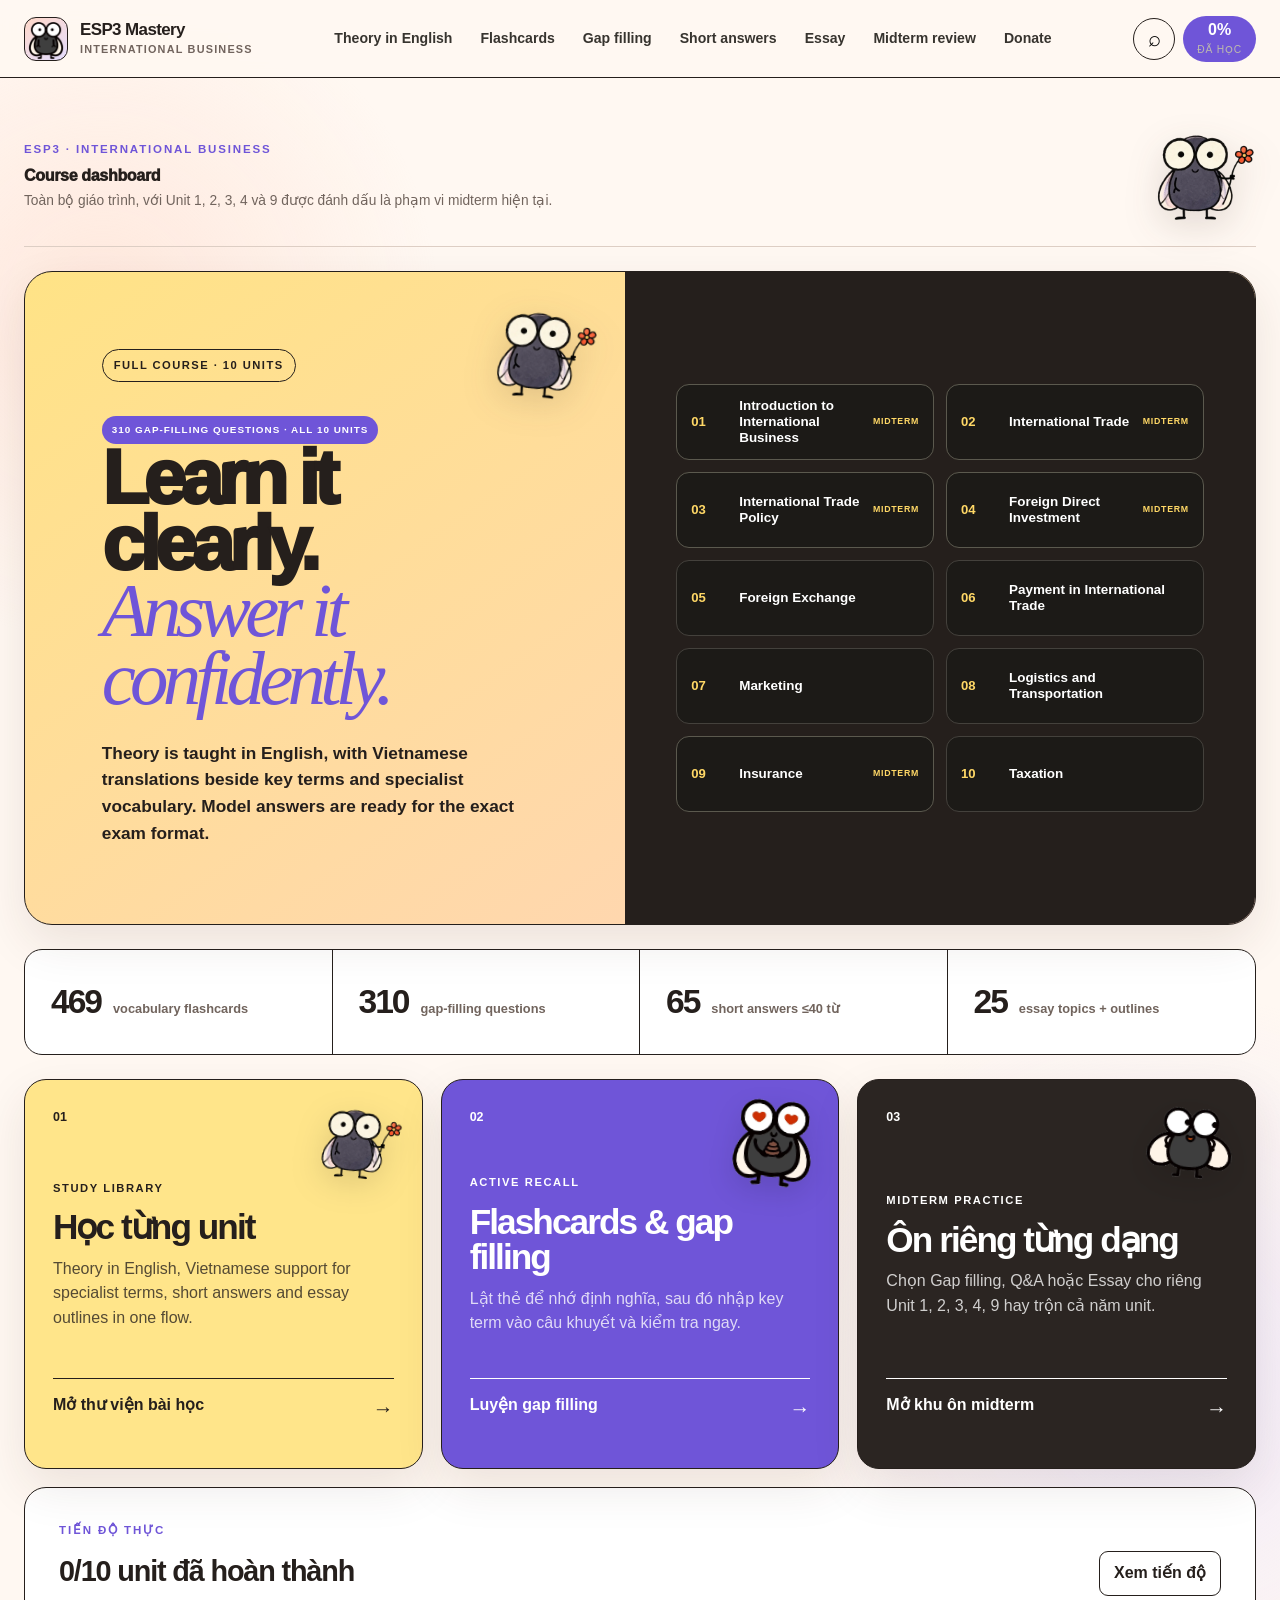
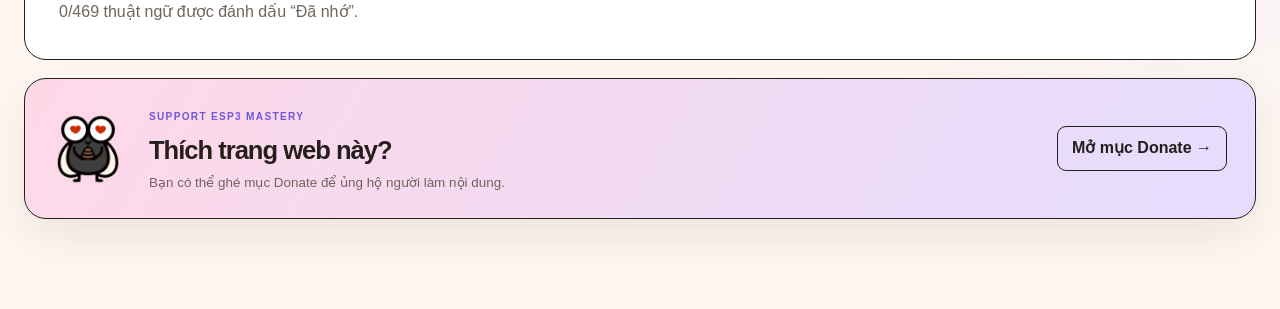
==== commit d23fdf1b: "Add files via upload" ====
--- a/index.html
+++ b/index.html
@@ -7,7 +7,7 @@
   <meta name="description" content="ESP3 Mastery — English-first International Business theory, key terms, gap filling, short answers, essays and exam practice for all 10 units.">
   <title>ESP3 Mastery · International Business</title>
   <link rel="icon" type="image/svg+xml" href="data:image/svg+xml,%3Csvg xmlns='http://www.w3.org/2000/svg' viewBox='0 0 64 64'%3E%3Crect width='64' height='64' rx='17' fill='%23ffd8c8'/%3E%3Ctext x='32' y='41' text-anchor='middle' font-family='Arial' font-size='25' font-weight='900' fill='%23251f1c'%3EE3%3C/text%3E%3C/svg%3E">
-  <link rel="stylesheet" href="styles.css">
+  <link rel="stylesheet" href="styles.css?v=esp3-vocab-469">
 </head>
 <body>
   <header class="topbar">
@@ -44,7 +44,7 @@
 
   <div id="toast" class="toast" role="status" aria-live="polite"></div>
   <script src="mascots.js"></script>
-  <script src="data.js"></script>
-  <script src="app.js"></script>
+  <script src="data.js?v=esp3-vocab-469"></script>
+  <script src="app.js?v=esp3-vocab-469"></script>
 </body>
 </html>
--- a/styles.css
+++ b/styles.css
@@ -148,6 +148,9 @@
 .term-table h3 { margin: 0 0 5px; font-size: 1.08rem; }
 .term-table p { margin: 0; color: #47433d; }
 .term-table small { display: block; margin-top: 7px; color: var(--blue); font-weight: 750; }
+.term-badges { display: flex; flex-wrap: wrap; gap: 6px; margin-bottom: 7px; }
+.term-badges span { padding: 3px 7px; border-radius: 99px; background: var(--lavender); color: var(--blue); font-size: .55rem; font-weight: 900; letter-spacing: .08em; }
+.term-badges span + span { background: var(--paper-2); color: var(--muted); }
 .status-dot { width: 10px; height: 10px; margin-top: 7px; border: 1px solid #aaa69e; border-radius: 50%; }
 .status-dot.mastered { background: #0c9b55; border-color: #0c9b55; }
 .solid-btn, .outline-btn { min-height: 42px; padding: 9px 14px; border-radius: 9px; font-weight: 800; }
@@ -226,6 +229,7 @@
 .flash-side strong { max-width: 720px; margin: 18px 0; font-size: clamp(2rem,5vw,4.8rem); line-height: 1.02; letter-spacing: -.055em; }
 .flash-side p { margin: 0 0 18px; font-size: 1.05rem; font-weight: 750; }
 .flash-side em { margin-top: 20px; opacity: .62; font-size: .78rem; }
+.flash-source { margin-top: 4px; padding: 5px 9px; border: 1px solid currentColor; border-radius: 99px; opacity: .72; font-size: .61rem; font-weight: 850; letter-spacing: .08em; }
 .flash-card .back { display: none; }
 .flash-card.flipped .front { display: none; }
 .flash-card.flipped .back { display: flex; }
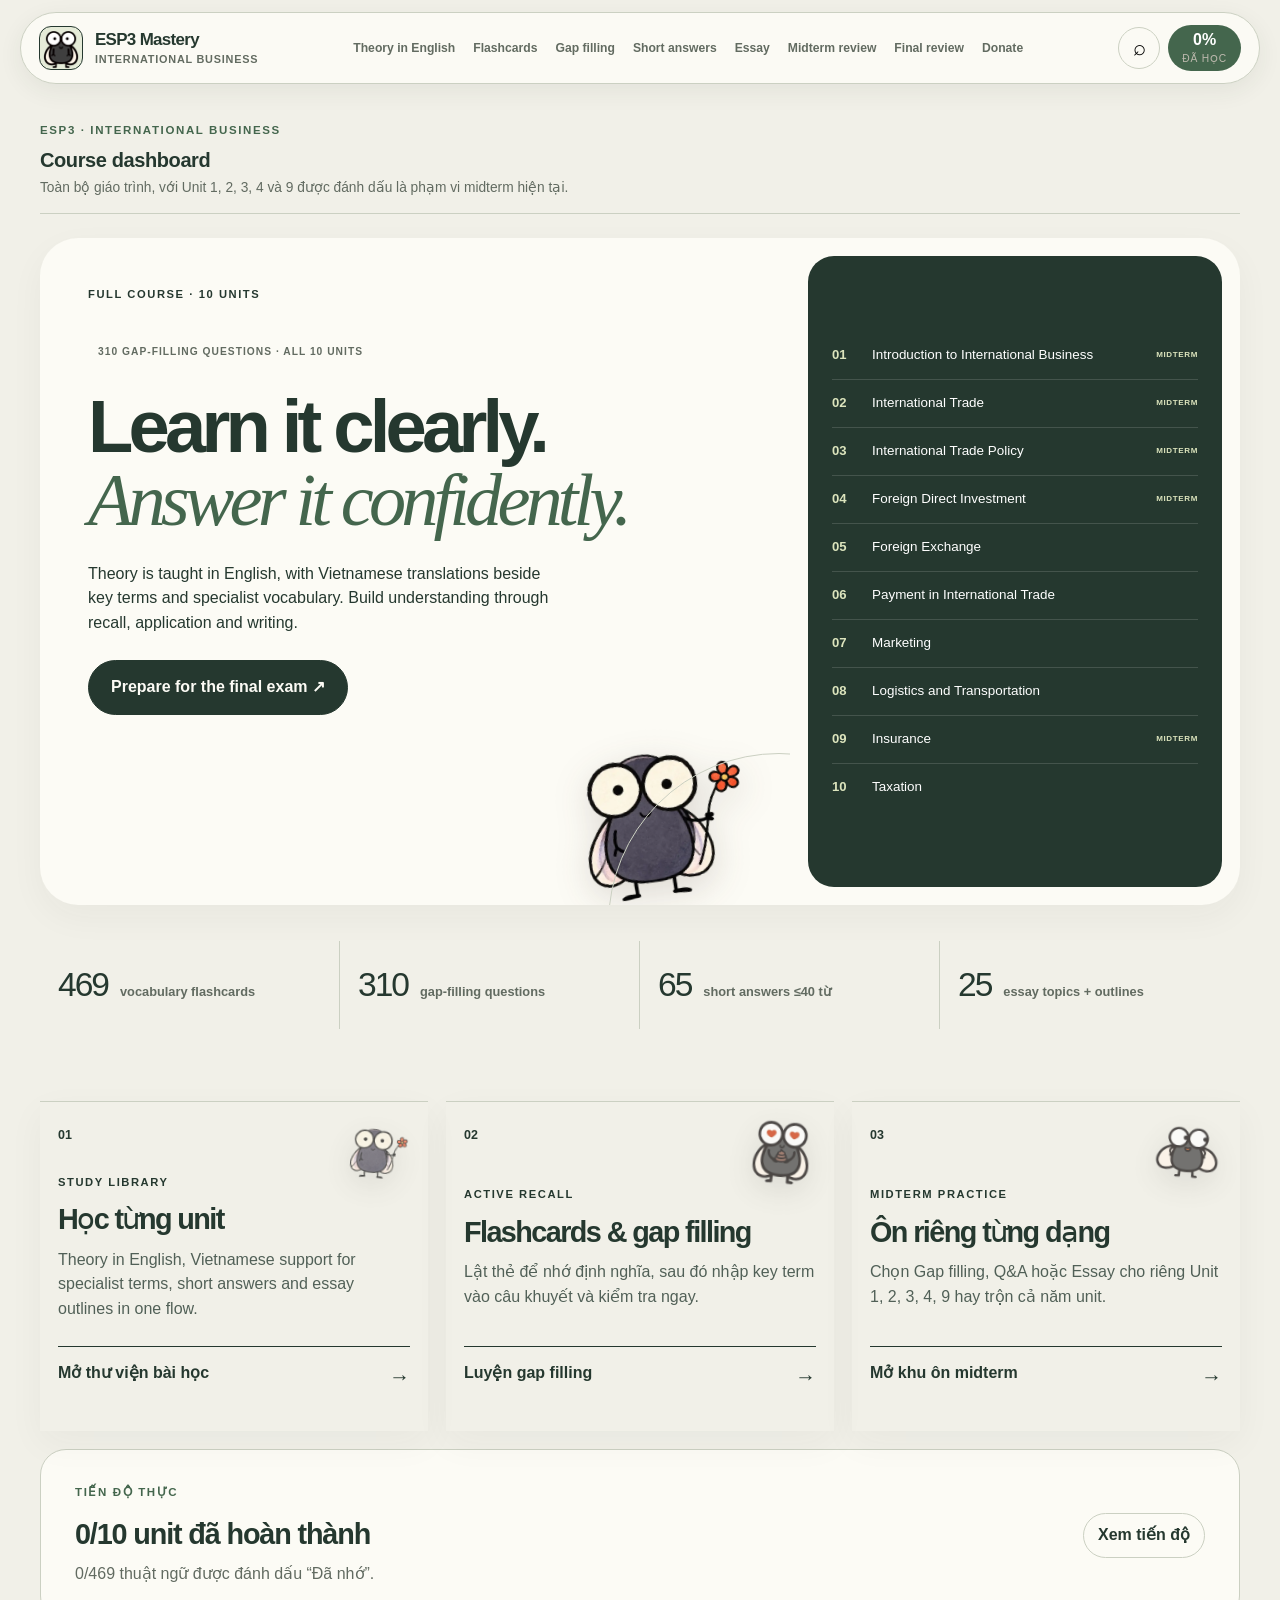
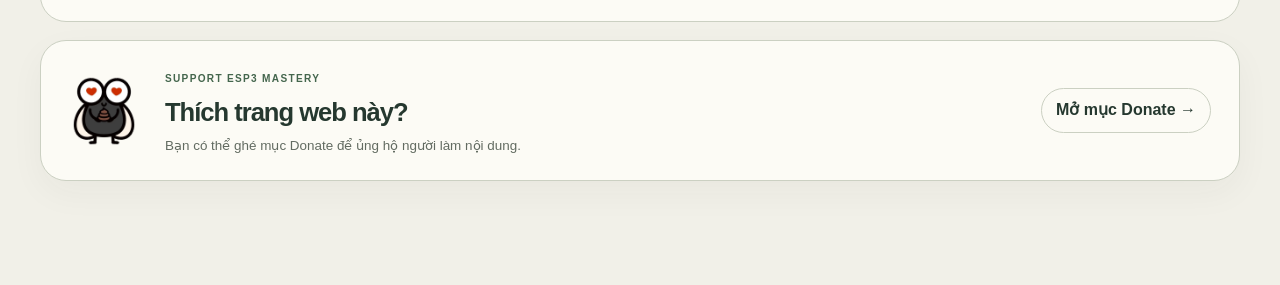
==== commit 5acec91c: "Add files via upload" ====
--- a/index.html
+++ b/index.html
@@ -7,7 +7,7 @@
   <meta name="description" content="ESP3 Mastery — English-first International Business theory, key terms, gap filling, short answers, essays and exam practice for all 10 units.">
   <title>ESP3 Mastery · International Business</title>
   <link rel="icon" type="image/svg+xml" href="data:image/svg+xml,%3Csvg xmlns='http://www.w3.org/2000/svg' viewBox='0 0 64 64'%3E%3Crect width='64' height='64' rx='17' fill='%23ffd8c8'/%3E%3Ctext x='32' y='41' text-anchor='middle' font-family='Arial' font-size='25' font-weight='900' fill='%23251f1c'%3EE3%3C/text%3E%3C/svg%3E">
-  <link rel="stylesheet" href="styles.css?v=esp3-vocab-469">
+  <link rel="stylesheet" href="styles.css?v=esp3-final-20261001">
 </head>
 <body>
   <header class="topbar">
@@ -22,6 +22,7 @@
       <a href="#practice">Short answers</a>
       <a href="#essay">Essay</a>
       <a href="#mock-test">Midterm review</a>
+      <a href="#final">Final review</a>
       <a href="#donate">Donate</a>
     </nav>
     <div class="header-actions">
@@ -45,6 +46,7 @@
   <div id="toast" class="toast" role="status" aria-live="polite"></div>
   <script src="mascots.js"></script>
   <script src="data.js?v=esp3-vocab-469"></script>
-  <script src="app.js?v=esp3-vocab-469"></script>
+  <script src="final-data.js?v=esp3-final-20261001"></script>
+  <script src="app.js?v=esp3-final-20261001"></script>
 </body>
 </html>
--- a/styles.css
+++ b/styles.css
@@ -835,3 +835,234 @@
   .mascot-float-layer, .page-mascot, .dashboard-mascot, .space-mascot, .unit-card-mascot,
   .sidebar-mascot, .section-mascot, .feedback-mascot, .flash-mascot, .exam-mascot, .result-mascot { display: none !important; }
 }
+
+/* ESP3 editorial system — shared language, purpose-specific learning layouts. */
+:root {
+  --ink: #25382f; --paper: #f1f0e8; --paper-2: #e5e7dc; --white: #fcfbf5;
+  --blue: #44664d; --yellow: #dce4bd; --orange: #8d6c4a; --mint: #d9e7d7; --pink: #e7dfd2;
+  --muted: #626b61; --line: #cbd0c2; --radius: 18px;
+  --surface: #fcfbf5; --accent: #44664d; --accent-soft: #e5ebd8; --error: #9b493c;
+  --space-1: 6px; --space-2: 12px; --space-3: 18px; --space-4: 24px;
+  --space-5: 36px; --space-6: 48px; --space-7: 72px; --space-8: 104px;
+  --radius-sm: 8px; --radius-md: 14px; --radius-lg: 26px; --radius-xl: 38px; --radius-pill: 999px;
+  --shadow: 0 12px 35px #25382f0b; --shadow-nav: 0 7px 24px #25382f12;
+  --font-ui: -apple-system, BlinkMacSystemFont, "Segoe UI", sans-serif;
+  --font-reading: Georgia, "Times New Roman", serif;
+  --transition: 160ms ease;
+  font-family: var(--font-ui);
+}
+body { color: var(--ink); }
+button, a, summary { transition: background var(--transition), color var(--transition), border-color var(--transition); }
+:focus-visible { outline: 3px solid var(--accent); outline-offset: 4px; }
+input,textarea,select { max-width:100%; border-color:var(--line); border-radius:var(--radius-md); }
+textarea { line-height:1.7; }
+.topbar { top:var(--space-2); width:calc(100% - 40px); max-width:1400px; margin:var(--space-2) auto 0; padding:var(--space-2) var(--space-3); min-height:70px; gap:var(--space-3); border:1px solid var(--line); border-radius:var(--radius-pill); background:#fcfbf5ed; box-shadow:var(--shadow-nav); }
+.brand strong { letter-spacing:-.04em; }
+.brand small { letter-spacing:.07em; }
+.desktop-nav { gap:0; }
+.desktop-nav a { padding:10px 9px; font-size:.76rem; font-weight:600; border-radius:var(--radius-pill); white-space:nowrap; color:var(--muted); }
+.desktop-nav a.active { background:var(--ink); color:var(--white); }
+.icon-btn,.menu-btn { border-color:var(--line); }
+.page { width:min(1280px,calc(100% - 80px)); padding:var(--space-7) 0 var(--space-8); }
+.page-head { margin-bottom:var(--space-6); align-items:center; }
+.page-head h1 { font-size:clamp(2.5rem,5.4vw,5.2rem); font-weight:650; letter-spacing:-.06em; line-height:1.04; }
+.page-head p { line-height:1.65; max-width:680px; }
+h2,h3 { font-weight:650; }
+.page-mascot { max-width:110px; max-height:110px; object-fit:contain; }
+.eyebrow,.kicker { font-weight:650; letter-spacing:.14em; }
+.solid-btn { background:var(--ink); color:var(--white); border-color:var(--ink); border-radius:var(--radius-pill); display:inline-flex; align-items:center; justify-content:center; gap:var(--space-2); }
+.outline-btn { border-color:var(--line); border-radius:var(--radius-pill); display:inline-flex; align-items:center; justify-content:center; }
+.solid-btn:hover { background:var(--accent); }
+.outline-btn:hover { background:var(--accent-soft); }
+.dashboard-page { padding-top:var(--space-4); }
+.dashboard-page > .page-head { margin-bottom:var(--space-4); }
+.dashboard-page > .page-head h1 { font-size:1.25rem; }
+.dashboard-page > .page-head .page-mascot { display:none; }
+.dashboard-intro { position:relative; min-height:620px; grid-template-columns:1.25fr .75fr; border:0; border-radius:var(--radius-xl); background:var(--surface); overflow:hidden; }
+.dashboard-copy { position:relative; padding:var(--space-6); padding-bottom:190px; overflow:hidden; }
+.dashboard-copy:after { content:""; position:absolute; width:340px; height:340px; border:1px solid var(--line); border-radius:50%; right:-160px; bottom:-190px; pointer-events:none; }
+.dashboard-copy h2 { font-size:clamp(3rem,5.8vw,5.8rem); font-weight:600; line-height:.99; letter-spacing:-.065em; position:relative; z-index:1; }
+.dashboard-copy h2 em { font-family:var(--font-reading); color:var(--accent); font-weight:400; }
+.dashboard-copy p { max-width:480px; font-weight:400; font-size:1rem; margin-top:var(--space-4); }
+.dashboard-copy .kicker { border:0; padding:0; margin-bottom:var(--space-4); }
+.gap-release { background:transparent; border:0; color:var(--muted); font-size:.64rem; margin-bottom:var(--space-4); }
+.hero-cta { align-self:flex-start; margin-top:var(--space-4); position:relative; z-index:2; padding:14px 22px; }
+.dashboard-mascot { position:absolute; bottom:-12px; right:35px; width:200px; height:190px; object-fit:contain; transform:rotate(-8deg); opacity:1; }
+.course-map { margin:var(--space-3); padding:var(--space-4); border-radius:var(--radius-lg); background:var(--ink); grid-template-columns:1fr; gap:0; }
+.map-node,.map-node.core { background:transparent; border:0; border-bottom:1px solid #ffffff24; border-radius:0; min-height:48px; padding:var(--space-2) 0; grid-template-columns:30px 1fr auto; }
+.map-node:last-child { border-bottom:0; }
+.map-node:hover { background:#ffffff0a; transform:none; }
+.map-node span { font-weight:500; font-size:.84rem; }
+.map-node small { font-size:.5rem; }
+.stat-row { margin:var(--space-5) 0 var(--space-7); border:0; border-radius:0; background:transparent; }
+.stat-row div { padding:var(--space-3); border-color:var(--line); }
+.stat-row strong { font-weight:500; }
+.space-card,.space-card.yellow,.space-card.blue,.space-card.dark { border:0; border-top:1px solid var(--line); border-radius:0; background:transparent; color:var(--ink); min-height:330px; padding:var(--space-4) var(--space-3); }
+.space-card h3 { font-size:1.8rem; font-weight:550; line-height:1.12; }
+.space-mascot { opacity:.7; width:65px; height:65px; }
+.resume-panel,.donate-banner { border-color:var(--line); background:var(--surface); border-radius:var(--radius-lg); }
+.unit-grid { gap:var(--space-5); }
+.unit-card { border:0; border-top:1px solid var(--line); border-radius:0; background:transparent; padding:var(--space-5) 0; }
+.unit-card:hover { transform:none; box-shadow:none; }
+.unit-card.complete { background:var(--accent-soft); }
+.unit-card h2 { line-height:1.12; font-weight:550; }
+.unit-layout { grid-template-columns:240px minmax(0,1fr); gap:var(--space-6); }
+.unit-sidebar { border:0; background:var(--paper-2); color:var(--ink); border-radius:var(--radius-lg); }
+.unit-sidebar p,.unit-mini-progress { color:var(--muted); }
+.complete-btn { color:var(--accent); border-color:var(--accent); }
+.tabs { border-color:var(--line); flex-wrap:wrap; }
+.tabs button { border-radius:var(--radius-pill); font-weight:550; }
+.theory-card { border:0; border-top:1px solid var(--line); border-radius:0; background:transparent; padding:var(--space-5) 0; }
+.theory-card p,.theory-card li { font-family:var(--font-reading); font-size:1.13rem; line-height:1.8; }
+.theory-card h3 { font-size:1.65rem; font-weight:600; }
+.lesson-roadmap { border:0; background:var(--accent-soft); border-radius:var(--radius-lg); }
+.term-table { display:grid; grid-template-columns:repeat(2,minmax(0,1fr)); column-gap:var(--space-5); background:transparent; border:0; border-radius:0; }
+.term-table article { display:grid; grid-template-columns:1fr auto; padding:var(--space-4) 0; border-bottom:1px solid var(--line); align-items:start; background:transparent; }
+.term-no { display:none; }
+.term-table h3 { font-size:1.35rem; font-weight:650; }
+.term-badges { flex-wrap:wrap; }
+.term-badges span { background:transparent; padding:0; font-size:.58rem; }
+.term-table small { color:var(--accent); }
+.gap-list,.short-list,.essay-list { gap:var(--space-5); }
+.gap-card,.short-card,.essay-card { background:var(--surface); border:1px solid var(--line); border-radius:var(--radius-lg); padding:var(--space-5); }
+.gap-card h3,.short-card h3,.essay-card h3 { font-family:var(--font-reading); font-weight:400; line-height:1.6; font-size:1.45rem; }
+.gap-card { box-shadow:none; }
+.model-answer { border:0; border-left:3px solid var(--accent); background:var(--accent-soft); border-radius:0 var(--radius-md) var(--radius-md) 0; line-height:1.75; }
+.essay-outline { background:var(--paper-2); border-color:var(--line); border-radius:var(--radius-md); }
+.essay-card:has(.essay-outline:not([hidden])) { display:grid; grid-template-columns:1fr 1fr; gap:var(--space-4); }
+.essay-card .question-label { grid-column:1/-1; }
+.essay-card .essay-outline { grid-column:2; grid-row:2/4; }
+.flash-card { border-color:var(--line); box-shadow:var(--shadow); background:var(--surface); }
+.floating-fly,.page-mascot,.dashboard-mascot,.space-mascot { animation:none!important; }
+.final-nav,.unit-pills { display:flex; flex-wrap:wrap; gap:var(--space-1); margin-bottom:var(--space-5); }
+.final-nav { padding-bottom:var(--space-4); border-bottom:1px solid var(--line); }
+.final-nav a,.unit-pills a { padding:10px 17px; border-radius:var(--radius-pill); font-size:.84rem; color:var(--muted); }
+.final-nav a.active,.unit-pills a.active { background:var(--ink); color:var(--surface); }
+.final-nav a:hover,.unit-pills a:hover { background:var(--accent-soft); color:var(--ink); }
+.final-surface { padding:var(--space-6); background:var(--surface); border-radius:var(--radius-xl); margin-top:var(--space-4); }
+.final-page h2 { font-size:clamp(1.65rem,3vw,2.6rem); letter-spacing:-.035em; line-height:1.15; margin:0 0 var(--space-4); }
+.final-page h3 { font-size:1.35rem; letter-spacing:-.02em; line-height:1.35; }
+.final-page p { line-height:1.75; }
+.final-overview { display:grid; grid-template-columns:1fr 280px; gap:var(--space-6); align-items:center; padding:var(--space-6) 0; }
+.final-overview h2 { font-size:clamp(2rem,4vw,4rem); font-weight:500; }
+.final-overview h2 em { font-family:var(--font-reading); font-weight:400; }
+.final-overview img { width:100%; max-height:300px; object-fit:contain; }
+.final-overview p { max-width:600px; }
+.final-scope { display:grid; grid-template-columns:repeat(3,1fr); gap:var(--space-5); margin:var(--space-5) 0 var(--space-7); }
+.final-scope article { border-top:1px solid var(--line); padding-top:var(--space-4); }
+.final-scope span { font-size:.7rem; letter-spacing:.12em; color:var(--muted); }
+.final-scope a { text-decoration:underline; text-underline-offset:5px; }
+.final-glossary { display:grid; grid-template-columns:repeat(2,minmax(0,1fr)); column-gap:var(--space-6); margin:var(--space-5) 0; }
+.final-glossary article { padding:var(--space-5) 0; border-top:1px solid var(--line); }
+.final-glossary h3 { margin:0; font-size:1.65rem; }
+.final-glossary .eyebrow { font-size:.61rem; }
+.translation { color:var(--accent); }
+.original-example { font-family:var(--font-reading); font-style:italic; }
+.original-example small { font-family:var(--font-ui); font-style:normal; display:block; color:var(--muted); font-size:.61rem; letter-spacing:.07em; margin-bottom:var(--space-1); }
+.source-tag { display:block; color:var(--muted); font-family:var(--font-ui); font-size:.7rem; font-style:normal; line-height:1.5; margin-top:var(--space-2); }
+.final-exercise { display:grid; grid-template-columns:minmax(0,1fr) 260px; gap:var(--space-6); background:var(--surface); padding:var(--space-6); margin:var(--space-5) 0; border-radius:var(--radius-xl); align-items:start; }
+.exercise-main h3 { margin:0; font-size:1.8rem; }
+.exercise-main ol { padding-left:var(--space-4); }
+.exercise-main li { padding:var(--space-3) 0; border-bottom:1px solid var(--line); }
+.exercise-main li label { display:block; font-family:var(--font-reading); font-size:1.15rem; line-height:1.7; }
+.exercise-main input { display:block; width:100%; margin-top:var(--space-2); padding:12px; background:transparent; border:1px solid var(--line); font-family:var(--font-ui); font-size:.95rem; }
+.word-bank { position:sticky; top:110px; padding:var(--space-4); background:var(--accent-soft); border-radius:var(--radius-lg); grid-column:2; grid-row:1; }
+.word-bank ul { padding:0; list-style:none; margin-bottom:0; }
+.word-bank li { padding:var(--space-2) 0; border-bottom:1px solid var(--line); font-size:.95rem; }
+.word-bank li:last-child { border:0; }
+.final-gap-feedback { font-family:var(--font-ui); font-size:.9rem; color:var(--accent); }
+.final-exercise input.correct { border-color:var(--accent); background:var(--accent-soft); }
+.final-exercise input.wrong { border-color:var(--error); }
+.situation-workspace { display:grid; grid-template-columns:300px minmax(0,1fr); gap:var(--space-5); align-items:start; }
+.concept-reference { position:sticky; top:110px; padding:var(--space-4); border-top:1px solid var(--line); max-height:calc(100vh - 140px); overflow:auto; }
+.concept-reference p { font-size:.9rem; }
+.scenario-nav { margin-top:var(--space-5); display:grid; }
+.scenario-nav a { display:flex; gap:var(--space-3); padding:var(--space-2); font-size:.84rem; border-bottom:1px solid var(--line); }
+.scenario-nav a.active { background:var(--accent-soft); border-radius:var(--radius-sm); }
+.scenario-nav span { color:var(--accent); }
+.scenario-sheet { padding:var(--space-6); background:var(--surface); border-radius:var(--radius-xl); margin-bottom:var(--space-4); }
+.scenario-sheet h3 { font-size:1.8rem; }
+.scenario-question { font-family:var(--font-reading); font-size:1.45rem; }
+.reasoning-steps { display:flex; flex-wrap:wrap; gap:var(--space-2); margin:var(--space-5) 0; padding:var(--space-3) 0; border-block:1px solid var(--line); font-size:.7rem; color:var(--muted); }
+.final-draft { display:block; font-size:.86rem; font-weight:600; }
+.final-draft textarea { display:block; width:100%; padding:var(--space-3); margin-top:var(--space-2); border:1px solid var(--line); background:#ffffff6b; color:var(--ink); font-weight:400; resize:vertical; }
+.final-draft small { display:block; font-weight:400; color:var(--muted); font-size:.69rem; margin:var(--space-2) 0; }
+.review-action { margin-top:var(--space-4); }
+.question-pagination { display:flex; align-items:center; justify-content:space-between; gap:var(--space-2); font-size:.75rem; }
+.theory-reading { max-width:1000px; margin-inline:auto; }
+.concept-section { padding:var(--space-5) 0; border-top:1px solid var(--line); }
+.concept-section p { font-family:var(--font-reading); font-size:1.25rem; max-width:760px; }
+.distinction { padding:var(--space-4) 0; border-top:1px solid var(--line); }
+.distinction h3 span { font-family:var(--font-reading); font-style:italic; color:var(--muted); }
+.distinction > div { display:grid; grid-template-columns:1fr 1fr; gap:var(--space-5); }
+.trap-list li { padding-bottom:var(--space-3); }
+.writing-workspace { display:grid; grid-template-columns:minmax(0,1.15fr) minmax(0,.85fr); gap:var(--space-6); align-items:start; }
+.writing-desk { background:var(--surface); border-radius:var(--radius-xl); padding:var(--space-6); }
+.final-page .essay-prompt { font-family:var(--font-reading); font-size:clamp(1.8rem,2.7vw,2.8rem); line-height:1.3; font-weight:400; letter-spacing:-.025em; }
+.writing-desk textarea { min-height:420px; font-family:var(--font-reading); font-size:1.1rem; }
+.writing-support { padding:var(--space-4) 0; }
+.writing-support li { margin-bottom:var(--space-3); font-size:.95rem; line-height:1.75; }
+.final-page details { border-bottom:1px solid var(--line); padding:var(--space-3) 0; }
+.final-page summary { cursor:pointer; font-weight:600; line-height:1.5; }
+.final-page details[open] > summary { color:var(--accent); margin-bottom:var(--space-3); }
+.final-page details p { font-size:.96rem; }
+.evidence { border-left:2px solid var(--accent); padding-left:var(--space-3); margin:var(--space-4) 0; }
+.evidence a { text-decoration:underline; font-size:.76rem; overflow-wrap:anywhere; }
+.video-link { display:block; font-size:.75rem; text-decoration:underline; margin-bottom:var(--space-2); overflow-wrap:anywhere; }
+.practice-heading { padding:var(--space-5) 0; border-bottom:1px solid var(--line); margin-bottom:var(--space-6); }
+.practice-heading nav { display:flex; flex-wrap:wrap; gap:var(--space-4); font-size:.8rem; }
+.final-sets > section[id] { scroll-margin-top:110px; margin-top:var(--space-7); }
+.final-sets .scenario-sheet { max-width:1000px; margin:var(--space-4) auto; }
+.final-sets .page-mascot { display:none; }
+.learning-return { display:flex; flex-wrap:wrap; justify-content:space-between; align-items:center; gap:var(--space-3); background:var(--accent-soft); padding:var(--space-3) var(--space-4); margin-bottom:var(--space-5); border-radius:var(--radius-md); font-size:.85rem; }
+.theory-link { display:inline-block; background:none; border:0; padding:var(--space-2) 0; color:var(--accent); text-align:left; font-size:.83rem; text-decoration:underline; text-underline-offset:4px; }
+@media(min-width:1440px){ .final-glossary { grid-template-columns:repeat(3,minmax(0,1fr)); column-gap:var(--space-5); } }
+@media(max-width:1200px){
+ .desktop-nav { display:none; }.menu-btn{display:block;}
+ .menu-open .desktop-nav{display:grid;position:absolute;top:80px;left:0;right:0;grid-template-columns:repeat(2,1fr);background:var(--surface);padding:var(--space-3);border:1px solid var(--line);border-radius:var(--radius-lg);box-shadow:var(--shadow);}
+ .desktop-nav a{font-size:.9rem;padding:var(--space-3);}.topbar{grid-template-columns:1fr auto;}
+ .situation-workspace{grid-template-columns:260px minmax(0,1fr);}.scenario-sheet{padding:var(--space-5);}
+ .dashboard-copy{padding:var(--space-5);padding-bottom:170px;}.writing-workspace{gap:var(--space-4);}.writing-desk{padding:var(--space-5);}
+}
+@media(max-width:800px){
+ .page{width:calc(100% - 36px);padding-top:var(--space-5);}.page-head{gap:var(--space-3);margin-bottom:var(--space-5);}.page-head h1{font-size:2.6rem;}.page-mascot{width:65px;}.page-head-side{min-width:0;}
+ .dashboard-intro{grid-template-columns:1fr;}.dashboard-copy{padding:var(--space-5);padding-bottom:150px;}.dashboard-copy h2{font-size:3.5rem;}.dashboard-mascot{width:160px;height:145px;right:25px;}.course-map{grid-template-columns:1fr 1fr;column-gap:var(--space-4);}.map-node{grid-template-columns:25px 1fr;}.map-node small{display:none;}
+ .unit-layout{grid-template-columns:1fr;gap:var(--space-4);}.unit-sidebar{position:static;}.sidebar-mascot{width:65px;height:65px;}
+ .final-surface,.final-exercise,.scenario-sheet,.writing-desk{padding:var(--space-4);border-radius:var(--radius-lg);}
+ .final-exercise{grid-template-columns:1fr;gap:var(--space-4);}.word-bank{position:static;grid-column:1;grid-row:1;}.word-bank ul{display:flex;flex-wrap:wrap;gap:var(--space-2);}.word-bank li{border:0;padding:var(--space-1) var(--space-2);background:var(--surface);border-radius:var(--radius-sm);font-size:.85rem;}.word-bank p{margin:0;}
+ .situation-workspace{grid-template-columns:1fr;}.concept-reference{position:static;max-height:none;padding:var(--space-3) 0;}.scenario-nav{grid-template-columns:1fr 1fr;margin-top:var(--space-4);}
+ .writing-workspace{grid-template-columns:1fr;}.writing-support{padding:var(--space-4);}.writing-desk textarea{min-height:320px;}
+ .final-overview{grid-template-columns:1fr 130px;gap:var(--space-3);}.final-scope{gap:var(--space-4);}.final-scope h3{font-size:1.2rem;}
+ .term-table{column-gap:var(--space-4);}.essay-card:has(.essay-outline:not([hidden])){display:block;}.essay-outline{margin-top:var(--space-4);}
+}
+@media(max-width:520px){
+ .topbar{width:calc(100% - 20px);top:10px;padding:8px 10px;gap:8px;min-height:64px;}.brand{gap:7px;}.brand strong{font-size:.95rem;}.brand small{font-size:.5rem;}.brand-mark{width:32px;height:32px;}.header-actions{gap:5px;}.icon-btn,.menu-btn{width:34px;height:34px;}.progress-chip{padding:5px 9px;height:36px;}.progress-chip small{font-size:.5rem;}
+ .menu-open .desktop-nav{top:70px;grid-template-columns:1fr 1fr;}.desktop-nav a{padding:13px 8px;font-size:.83rem;}
+ .page{width:calc(100% - 28px);}.page-head h1{font-size:2.3rem;}.page-head p{font-size:.9rem;}.page-head-side .page-mascot{width:48px;}.page-head{gap:8px;}
+ .dashboard-copy{padding:var(--space-4);padding-bottom:140px;}.dashboard-copy h2{font-size:3.1rem;}.dashboard-copy p{font-size:.95rem;}.course-map{padding:var(--space-3);margin:var(--space-2);column-gap:var(--space-3);}.map-node span{font-size:.72rem;}.map-node{min-height:58px;}
+ .stat-row{grid-template-columns:1fr 1fr;margin:var(--space-4) 0 var(--space-5);}.stat-row div{padding:var(--space-3);border-bottom:1px solid var(--line);}.stat-row div:nth-child(2){border-right:0;}.stat-row strong{font-size:1.8rem;}.stat-row span{font-size:.7rem;}
+ .three-spaces,.unit-grid{grid-template-columns:1fr;}.space-card{min-height:260px;}.unit-card{padding:var(--space-4) 0;}.term-table,.final-glossary{grid-template-columns:1fr;}.final-glossary article{padding:var(--space-4) 0;}
+ .final-nav{gap:4px;}.final-nav a,.unit-pills a{padding:9px 11px;font-size:.76rem;}.final-overview{grid-template-columns:1fr;position:relative;padding:var(--space-4) 0;}.final-overview img{width:95px;justify-self:end;}.final-overview h2{font-size:2.15rem;}.final-scope{grid-template-columns:1fr;margin-bottom:var(--space-5);}.final-scope article{padding-top:var(--space-3);}
+ .scenario-question{font-size:1.22rem;}.scenario-sheet h3{font-size:1.6rem;}.scenario-nav a{font-size:.76rem;padding:var(--space-2) 6px;}.reasoning-steps{font-size:.63rem;}.answer-controls{flex-wrap:wrap;gap:var(--space-2);}.answer-controls button{flex:1;min-width:120px;font-size:.78rem;}
+ .question-pagination{flex-wrap:wrap;justify-content:center;}.distinction>div{grid-template-columns:1fr;gap:0;}.final-page h2{font-size:1.7rem;}.final-page .essay-prompt{font-size:1.85rem;}.final-surface{padding:var(--space-4) var(--space-3);}.gap-card,.short-card,.essay-card{padding:var(--space-4);}.final-exercise{padding:var(--space-3);}.exercise-main h3{font-size:1.5rem;}.exercise-main>.outline-btn{margin-top:var(--space-2);}
+ .writing-support{padding:var(--space-3) 0;}.source-tag{font-size:.65rem;}.learning-return{padding:var(--space-3);}.learning-return button{width:100%;}
+}
+@media(prefers-reduced-motion:reduce){html{scroll-behavior:auto;}*,*:before,*:after{animation:none!important;transition:none!important;}}
+/* Integration corrections found by desktop/mobile route checks. */
+body { background:var(--paper); }
+.brand-mark.brand-fly { background:var(--accent-soft); }
+.dashboard-mascot { top:auto; }
+.section-intro { background:var(--accent-soft); box-shadow:none; border-color:var(--line); }
+.unit-layout > *, .practice-toolbar > *, .flash-toolbar > *, .essay-library-head > * { min-width:0; }
+.unit-sidebar select,.practice-toolbar select,.flash-toolbar select,.essay-library-head select { width:100%; }
+@media(max-width:800px){.unit-layout{grid-template-columns:minmax(0,1fr);}}
+.final-page .inline-search > span { white-space:nowrap; font-size:.8rem; }
+.final-page .model-answer { padding-right:var(--space-4); }
+.lesson-roadmap,.lesson-roadmap li,.lesson-roadmap h3 { color:var(--ink); }
+.lesson-roadmap > div span,.lesson-roadmap li b { color:var(--accent); }
+.theory-card { box-shadow:none; }
+.theory-card li { background:transparent; border-bottom:1px solid var(--line); border-radius:0; }
+.tabs { background:var(--surface); top:94px; }
+.next-step { background:var(--ink); }
+@media(max-width:520px){.tabs{top:84px;}}
+#app[data-view^="final/sets"] .mascot-float-layer { display:none; }
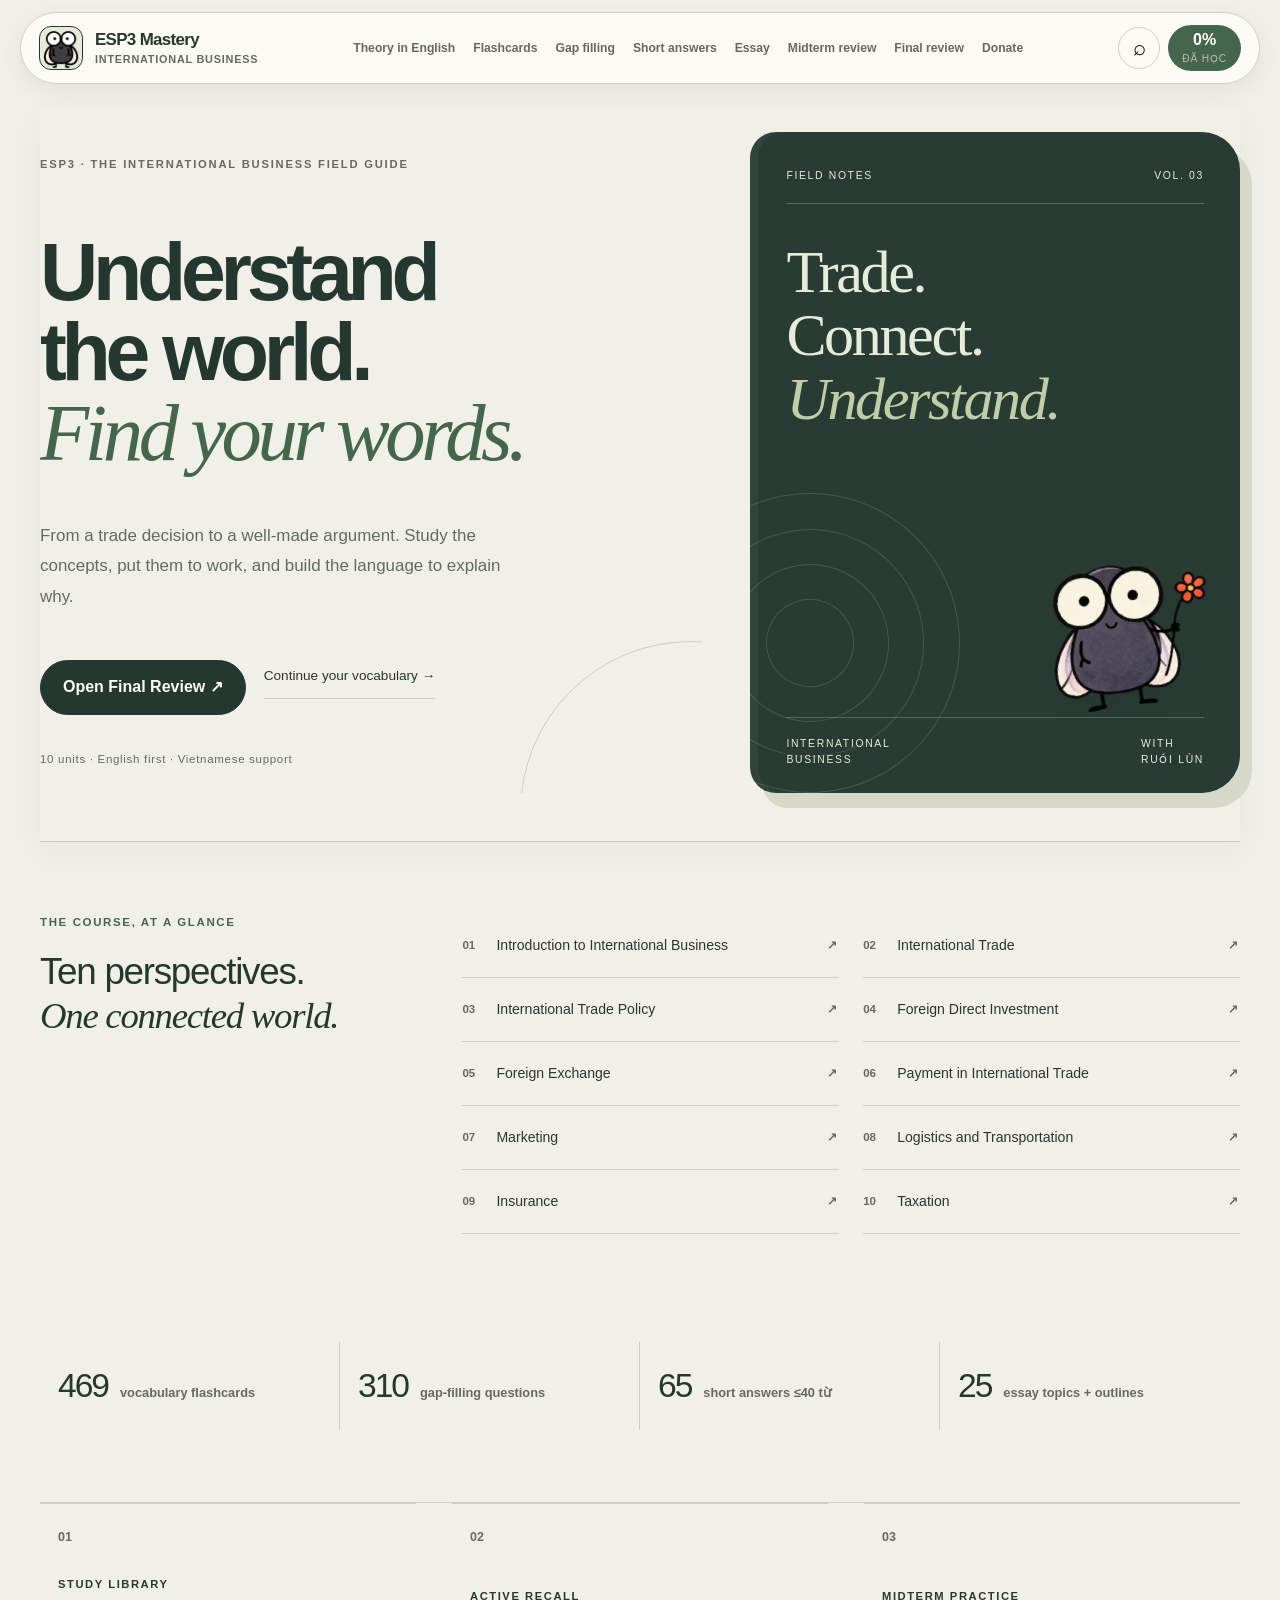
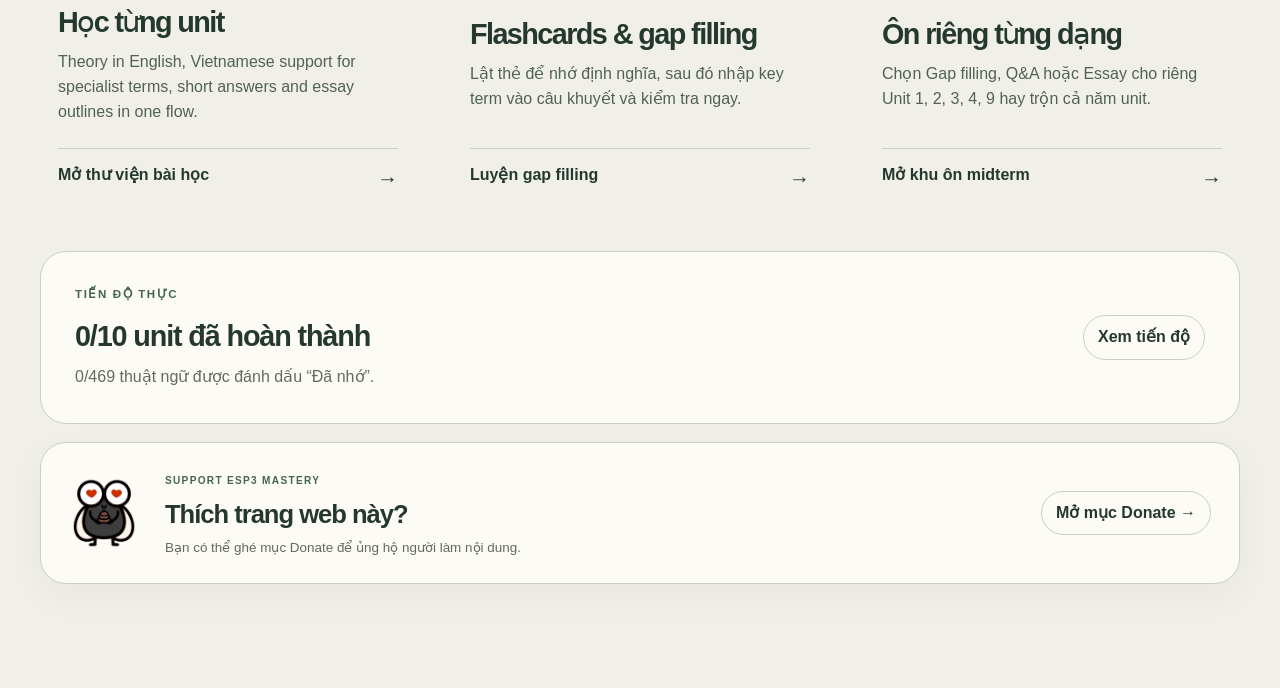
==== commit 75e29aec: "Add files via upload" ====
--- a/index.html
+++ b/index.html
@@ -7,7 +7,7 @@
   <meta name="description" content="ESP3 Mastery — English-first International Business theory, key terms, gap filling, short answers, essays and exam practice for all 10 units.">
   <title>ESP3 Mastery · International Business</title>
   <link rel="icon" type="image/svg+xml" href="data:image/svg+xml,%3Csvg xmlns='http://www.w3.org/2000/svg' viewBox='0 0 64 64'%3E%3Crect width='64' height='64' rx='17' fill='%23ffd8c8'/%3E%3Ctext x='32' y='41' text-anchor='middle' font-family='Arial' font-size='25' font-weight='900' fill='%23251f1c'%3EE3%3C/text%3E%3C/svg%3E">
-  <link rel="stylesheet" href="styles.css?v=esp3-final-20261001">
+  <link rel="stylesheet" href="styles.css?v=20261002-final">
 </head>
 <body>
   <header class="topbar">
@@ -46,7 +46,7 @@
   <div id="toast" class="toast" role="status" aria-live="polite"></div>
   <script src="mascots.js"></script>
   <script src="data.js?v=esp3-vocab-469"></script>
-  <script src="final-data.js?v=esp3-final-20261001"></script>
-  <script src="app.js?v=esp3-final-20261001"></script>
+  <script src="final-data.js?v=20261002-final"></script>
+  <script src="app.js?v=20261002-final"></script>
 </body>
 </html>
--- a/styles.css
+++ b/styles.css
@@ -1066,3 +1066,144 @@
 .next-step { background:var(--ink); }
 @media(max-width:520px){.tabs{top:84px;}}
 #app[data-view^="final/sets"] .mascot-float-layer { display:none; }
+
+/* Exam evidence remediation: document reading and exact theory targets. */
+.concept-section, .exam-question { scroll-margin-top: 12rem; }
+.theory-target { border-left: 3px solid var(--accent); padding-left: var(--space-4, 1.5rem); background: var(--surface); }
+.concept-practice { display: flex; flex-wrap: wrap; gap: .75rem; margin-top: 1rem; }
+.theory-process { padding-left: 1.5rem; line-height: 1.8; }
+.big-idea, .theory-application { border-left: 2px solid var(--line); padding-left: 1rem; }
+.exam-document { margin: 1.5rem 0; padding: 1.5rem; border: 1px solid var(--line); background: var(--surface); }
+.exam-document h4 { margin-top: 0; font-family: var(--font-reading); font-size: 1.25rem; }
+.exam-document dl { margin: 0; }
+.exam-document dl > div { display: grid; grid-template-columns: minmax(8rem, 1fr) 2fr; gap: 1rem; padding: .65rem 0; border-top: 1px solid var(--line); }
+.exam-document dt { font-size: .85rem; color: var(--muted); }
+.exam-document dd { margin: 0; overflow-wrap: anywhere; }
+.exam-table-scroll { max-width: 100%; overflow-x: auto; margin: 1.5rem 0; }
+.exam-table { width: 100%; border-collapse: collapse; font-variant-numeric: tabular-nums; font-size: .95rem; }
+.exam-table caption { text-align: left; padding-bottom: .75rem; color: var(--muted); font-size: .85rem; }
+.exam-table th, .exam-table td { text-align: left; padding: .8rem; border-bottom: 1px solid var(--line); vertical-align: top; }
+.exam-table thead { background: var(--surface); }
+.case-questions > section { padding: 1rem 0; border-bottom: 1px solid var(--line); }
+.case-questions h4 { font-size: 1.05rem; line-height: 1.6; font-weight: 500; }
+.answer-explanation { margin-top: 1.5rem; padding-top: 1rem; border-top: 1px solid var(--line); }
+.answer-explanation .theory-link { display: block; margin: .5rem 0; text-align: left; }
+.final-concepts .mascot-layer, .final-sets .mascot-layer { display: none; }
+@media(max-width: 600px) { .exam-document { padding: 1rem; } .exam-document dl > div { grid-template-columns: 1fr; gap: .25rem; } .exam-table th, .exam-table td { padding: .6rem .45rem; } .concept-section, .exam-question { scroll-margin-top: 10rem; } }
+
+.exam-question, .situation-workspace > div, .case-questions { min-width: 0; }
+.exam-table-scroll { width: 100%; }
+
+.vocabulary-entry, .final-exercise { scroll-margin-top: 12rem; }
+.vocabulary-entry.theory-target { padding: 1rem; }
+
+/* Final editorial refinement: focused rooms, open indexes, paper documents. */
+:root { --paper-deep:#e8e7de; --ink-soft:#485449; --folio:#293c34; --folio-light:#e7ecd9; --rule:#cbd0c2; --reading-width:52rem; }
+.page { max-width:1320px; }
+.page-head h1 { font-weight:550; letter-spacing:-.055em; }
+.page-head .eyebrow { letter-spacing:.16em; }
+.section-mascot, .sidebar-mascot, .space-mascot { display:none; }
+.source-tag { font-size:.72rem; font-weight:400; line-height:1.65; letter-spacing:.02em; }
+.source-note { padding:var(--space-3) 0; font-size:.88rem!important; font-weight:400!important; border-bottom:1px solid var(--line); }
+.dashboard-page > .page-head { display:none; }
+.dashboard-intro { min-height:600px; display:grid; grid-template-columns:1.15fr .85fr; gap:var(--space-6); padding:var(--space-4) 0 var(--space-6); background:transparent; border-radius:0; overflow:visible; }
+.dashboard-copy { padding:var(--space-4) 0; display:flex; flex-direction:column; align-items:flex-start; }
+.dashboard-copy .kicker { font-size:.7rem; letter-spacing:.16em; color:var(--muted); }
+.dashboard-copy h2 { margin:var(--space-5) 0 var(--space-4); font-family:var(--font-ui); font-size:clamp(3.5rem,6.3vw,6rem); font-weight:550; line-height:.99; letter-spacing:-.065em; }
+.dashboard-copy h2 em { font-family:var(--font-reading); font-weight:400; letter-spacing:-.055em; color:var(--accent); }
+.dashboard-copy p { max-width:470px; font-size:1.06rem; line-height:1.8; color:var(--muted); }
+.hero-actions { display:flex; flex-wrap:wrap; gap:var(--space-3); align-items:center; margin-top:var(--space-4); }
+.hero-secondary { font-size:.85rem; border-bottom:1px solid var(--line); padding:12px 0; }
+.hero-footnote { margin-top:var(--space-5); font-size:.72rem; color:var(--muted); letter-spacing:.06em; }
+.hero-folio { position:relative; align-self:stretch; min-height:560px; padding:var(--space-5); color:var(--folio-light); background:var(--folio); border-radius:var(--radius-lg) var(--radius-xl) var(--radius-xl) var(--radius-lg); overflow:hidden; box-shadow:inset 8px 0 0 #ffffff0a,12px 15px 0 #d5d9ca; }
+.folio-heading, .folio-footer { display:flex; justify-content:space-between; font-size:.65rem; letter-spacing:.16em; line-height:1.6; }
+.folio-heading { border-bottom:1px solid #ffffff35; padding-bottom:var(--space-3); }
+.folio-title { position:relative; z-index:1; font-family:var(--font-reading); font-size:clamp(2.6rem,4.7vw,4.9rem); line-height:1.06; letter-spacing:-.04em; margin-top:var(--space-5); }
+.folio-title em { font-weight:400; color:#bfcda8; }
+.hero-folio img { position:absolute; width:190px; height:190px; object-fit:contain; bottom:65px; right:var(--space-4); transform:rotate(-8deg); filter:drop-shadow(0 10px 15px #10251e30); }
+.folio-footer { position:absolute; bottom:var(--space-4); left:var(--space-5); right:var(--space-5); padding-top:var(--space-3); border-top:1px solid #ffffff35; }
+.folio-orbit { position:absolute; width:300px; height:300px; border:1px solid #d8e2c529; border-radius:50%; bottom:0; left:-90px; transform:rotate(-25deg); }
+.folio-orbit i { position:absolute; inset:35px; border:1px solid #d8e2c529; border-radius:50%; }
+.folio-orbit i:nth-child(2) { inset:70px; }.folio-orbit i:nth-child(3) { inset:105px; }
+.course-index { display:grid; grid-template-columns:.65fr 1.35fr; gap:var(--space-6); padding:var(--space-7) 0; border-top:1px solid var(--rule); }
+.course-index h2 { font-size:2.3rem; font-weight:500; line-height:1.2; letter-spacing:-.035em; margin-top:var(--space-3); }
+.course-index h2 em { font-family:var(--font-reading); font-weight:400; }
+.course-map { display:grid; grid-template-columns:1fr 1fr; gap:0 var(--space-4); padding:0; margin:0; background:transparent; border-radius:0; }
+.course-map .map-node { grid-template-columns:24px 1fr 12px; min-height:64px; padding:14px 0; border:0; border-bottom:1px solid var(--rule); border-radius:0; background:transparent; color:var(--ink); box-shadow:none; }
+.course-map .map-node b, .course-map .map-node small { color:var(--muted); font-size:.72rem; background:none; }
+.course-map .map-node span { font-size:.88rem; font-weight:500; }
+.course-map .map-node:hover { background:var(--accent-soft); transform:none; }
+.three-spaces { gap:var(--space-5); border-top:1px solid var(--line); }
+.space-card { border:0; border-radius:0; background:transparent!important; box-shadow:none; color:var(--ink)!important; padding:var(--space-5) 0; min-height:0; }
+.space-card .space-number { color:var(--muted); }.space-card button { color:var(--ink); border-top:1px solid var(--line); }
+.final-concepts > .page-head h1, .final-sets > .page-head h1, .final-theory > .page-head h1 { font-size:clamp(2rem,3.4vw,3.4rem); }
+.final-concepts > .page-head, .final-sets > .page-head { margin-bottom:var(--space-4); }
+.final-concepts .page-head-side, .final-sets .page-head-side { display:none; }
+.final-nav { padding-bottom:var(--space-3); margin-bottom:var(--space-4); }
+.situation-workspace { grid-template-columns:230px minmax(0,1fr); gap:var(--space-6); }
+.concept-reference > p { font-size:.84rem; line-height:1.7; }
+.scenario-sheet { border-radius:var(--radius-lg); padding:var(--space-6); }
+.scenario-sheet h3 { font-family:var(--font-reading); font-weight:400; font-size:2.1rem; letter-spacing:-.035em; }
+.scenario-question { max-width:var(--reading-width); font-size:1.23rem; line-height:1.75; }
+.case-questions h4 { line-height:1.8; font-size:1.05rem; }
+.model-answer p { font-weight:400; line-height:1.85; }
+.answer-explanation { padding-top:var(--space-4); }
+.reasoning-steps { opacity:.65; }
+.theory-reading { max-width:1000px; margin:var(--space-4) auto; padding:var(--space-5) var(--space-6); background:transparent; border-radius:0; }
+.theory-reading > h2 { font-family:var(--font-reading); font-weight:400; font-size:2.8rem; }
+.concept-section { padding:var(--space-5) 0; border-bottom:1px solid var(--line); }
+.concept-section > p, .concept-section > ol { max-width:var(--reading-width); }
+.concept-section h3 { font-size:1.75rem; letter-spacing:-.03em; font-weight:500; }
+.concept-section .big-idea { font-family:var(--font-reading); font-size:1.3rem; border-left:0; padding-left:0; line-height:1.7; }
+.big-idea b { display:block; font-family:var(--font-ui); font-size:.65rem; text-transform:uppercase; letter-spacing:.15em; margin-bottom:var(--space-2); color:var(--muted); }
+.theory-application { padding:var(--space-3) var(--space-4); background:var(--paper-deep); border:0; }
+.concept-practice a { font-size:.78rem; }.theory-card .theory-link { display:inline-block; margin:.5rem 1rem .5rem 0; }
+.theory-card ul { line-height:1.9; }.theory-target { outline:1px solid var(--line); border-left:3px solid var(--accent); }
+.practice-stage { max-width:960px; margin:auto; padding:var(--space-6); border-radius:var(--radius-xl); }
+.practice-stage h2, .short-card h3 { font-family:var(--font-reading); font-weight:400; line-height:1.4; }
+.question-ref { display:block; color:var(--muted); font-size:.68rem; letter-spacing:.06em; margin:var(--space-2) 0 var(--space-3); }
+.short-card { border:0; border-bottom:1px solid var(--line); border-radius:0; box-shadow:none; background:transparent; }
+.commercial-paper { background:#fffef9; border:1px solid #a9aa9b; padding:var(--space-5); margin:var(--space-5) 0; font-family:var(--font-reading); color:#283027; box-shadow:0 7px 0 #e4e4d9; }
+.commercial-paper header { display:flex; justify-content:space-between; gap:var(--space-3); font-family:var(--font-ui); font-size:.75rem; padding-bottom:var(--space-3); border-bottom:1px solid #a9aa9b; }
+.commercial-paper h4 { font-family:var(--font-reading); text-align:center; font-size:1.7rem; font-weight:500; letter-spacing:.04em; margin:var(--space-4) 0; text-transform:uppercase; }
+.bill-value { display:inline-block; padding:var(--space-2) 0; border-bottom:2px solid #a9aa9b; font-size:1.1rem; }
+.bill-order { line-height:2.15; font-size:1.15rem; margin:var(--space-5) 0; }
+.bill-order u { text-decoration-thickness:1px; text-underline-offset:5px; }
+.commercial-paper footer { display:flex; justify-content:space-between; gap:var(--space-4); margin-top:var(--space-5); padding-top:var(--space-3); border-top:1px solid #a9aa9b; }
+.commercial-paper footer strong, .commercial-paper footer small { display:block; }.commercial-paper footer small { font-size:.7rem; }
+.document-signature { text-align:center; }.signature-mark { display:block; font-style:italic; font-size:2rem; line-height:1.6; }
+.document-disclaimer { display:block; font-family:var(--font-ui); color:var(--muted); font-size:.65rem; margin-top:var(--space-4); }
+.document-reference { font-size:.85rem; }.document-body { font-size:1.1rem; line-height:1.85; }
+.commercial-paper dl > div { display:grid; grid-template-columns:130px 1fr; gap:var(--space-3); padding:var(--space-2) 0; border-bottom:1px dotted #b7bbad; }
+.commercial-paper dt { font-size:.82rem; }.commercial-paper dd { margin:0; }.enclosures { margin:var(--space-4) 0; font-size:.9rem; }
+.exam-table { margin:var(--space-3) 0; font-size:1.06rem; }.exam-table td { letter-spacing:.02em; }.exam-table thead { background:var(--paper-deep); }
+.flash-page > .page-head { margin-bottom:var(--space-5); }.flash-page > .page-head h1 { font-family:var(--font-reading); font-weight:400; letter-spacing:-.055em; }
+.flash-page .page-head-side { display:none; }
+.recall-studio { background:var(--folio); color:var(--folio-light); padding:var(--space-5) var(--space-6); border-radius:var(--radius-xl); }
+.recall-controls { display:grid; grid-template-columns:1fr 1fr auto; align-items:end; gap:var(--space-4); max-width:960px; margin:auto; }
+.recall-controls label { display:grid; gap:var(--space-2); font-size:.7rem; letter-spacing:.06em; color:#d5decb; }.recall-controls select { background:#ffffff0b; color:var(--folio-light); border:1px solid #ffffff40; padding:12px; width:100%; }.recall-controls option { background:var(--folio); }
+.recall-summary { display:grid; gap:4px; text-align:center; }.recall-summary strong { font-family:var(--font-reading); font-size:2.3rem; font-weight:400; }.recall-summary strong small { font-size:1.1rem; color:#c1cdb6; }.recall-summary > span { font-size:.7rem; color:#c1cdb6; }
+.recall-controls .outline-btn { color:var(--folio-light); border-color:#ffffff40; background:transparent; }
+.recall-studio .flash-progress { max-width:960px; margin:var(--space-4) auto; color:#c1cdb6; }.recall-studio .flash-progress i { background:#ffffff20; }.recall-studio .flash-progress b { background:#b8c79e; }
+.recall-studio .flash-workspace { max-width:900px; margin:0 auto; padding:0; background:transparent; border:0; }
+.recall-context { display:flex; justify-content:space-between; gap:var(--space-3); font-size:.68rem; letter-spacing:.03em; color:#c1cdb6; padding:var(--space-2) 0 var(--space-3); }
+.recall-studio .flash-card { position:relative; min-height:360px; width:100%; border:0; border-radius:var(--radius-lg); background:var(--surface); color:var(--ink); box-shadow:0 7px 0 #c3cdbb,0 15px 20px #0d201b25; padding:var(--space-6); text-align:left; }
+.recall-studio .flash-side { align-items:flex-start; text-align:left; padding:0; gap:var(--space-3); }.recall-studio .flash-side strong { font-family:var(--font-reading); font-weight:400; font-size:clamp(2.6rem,5vw,4.8rem); letter-spacing:-.04em; line-height:1.12; overflow-wrap:anywhere; }
+.recall-studio .flash-side em { font-family:var(--font-ui); font-style:normal; font-size:.75rem; font-weight:400; color:var(--muted); margin-top:var(--space-4); }.recall-studio .flash-side small { color:var(--muted); font-size:.65rem; letter-spacing:.14em; }
+.recall-studio .flash-card.flipped { background:#e7eddc; color:var(--ink); }.recall-studio .flash-card.flipped .back strong { font-size:clamp(1.35rem,2.5vw,2rem); line-height:1.5; letter-spacing:-.02em; }.recall-studio .flash-side p { font-size:1rem; color:var(--ink-soft); }
+.card-edition { position:absolute; bottom:var(--space-3); right:var(--space-4); color:var(--muted); font-size:.55rem; letter-spacing:.16em; }
+.recall-studio .flash-actions { margin-top:var(--space-5); grid-template-columns:1fr 48px 48px 1fr; gap:var(--space-2); }.recall-studio .flash-actions button { border:1px solid #ffffff45; background:transparent; color:var(--folio-light); font-size:.85rem; font-weight:500; border-radius:var(--radius-md); }.recall-studio .flash-actions .master-btn { color:var(--ink); background:var(--folio-light); }.recall-studio button:disabled { opacity:.35; cursor:default; }
+.recall-note { color:#c1cdb6; text-align:center; font-size:.7rem; margin:var(--space-3) 0 0; }
+.recall-complete { max-width:650px; margin:auto; text-align:center; padding:var(--space-5) 0; }.recall-complete img { width:120px; }.recall-complete h2 { font-family:var(--font-reading); font-size:2.8rem; font-weight:400; }.recall-complete p { color:#c1cdb6; line-height:1.8; }.recall-complete .solid-btn { background:var(--folio-light); color:var(--ink); }.recall-complete .eyebrow { display:block; color:#c1cdb6; }
+.vocabulary-tracker { padding:var(--space-7) 0; }.vocabulary-tracker header { display:flex; justify-content:space-between; align-items:end; gap:var(--space-4); }.vocabulary-tracker h2 { margin:var(--space-2) 0 0; font-family:var(--font-reading); font-size:2.5rem; font-weight:400; letter-spacing:-.04em; }.vocabulary-tracker header p { font-size:.78rem; color:var(--muted); }
+.tracker-filters { display:flex; flex-wrap:wrap; gap:var(--space-2); margin:var(--space-4) 0; }.tracker-filters button { padding:10px 18px; border:1px solid var(--line); border-radius:var(--radius-pill); background:transparent; font-size:.82rem; }.tracker-filters button.active { color:var(--surface); background:var(--ink); border-color:var(--ink); }.tracker-filters small { margin-left:6px; opacity:.7; }
+.tracker-list { display:grid; grid-template-columns:1fr 1fr; gap:0 var(--space-5); }.tracker-row { display:flex; justify-content:space-between; gap:var(--space-3); align-items:center; text-align:left; min-height:62px; padding:14px 10px; border:0; border-bottom:1px solid var(--line); background:transparent; color:var(--ink); }.tracker-row > span { font-family:var(--font-reading); font-size:1.13rem; }.tracker-row > small { white-space:nowrap; font-size:.69rem; color:var(--muted); }.tracker-row span small { display:block; font-family:var(--font-ui); font-size:.65rem; color:var(--muted); margin-top:4px; }.tracker-row.current { background:var(--accent-soft); box-shadow:inset 3px 0 var(--accent); }.tracker-row:hover { background:var(--paper-deep); }.tracker-empty { color:var(--muted); }
+.final-progress-section { padding:var(--space-7) 0; border-top:1px solid var(--line); margin-top:var(--space-6); }.final-progress-section header { display:flex; justify-content:space-between; gap:var(--space-5); }.final-progress-section h2 { font-family:var(--font-reading); font-weight:400; font-size:2.5rem; letter-spacing:-.04em; }.final-progress-section header > strong { font-family:var(--font-reading); font-size:4rem; font-weight:400; white-space:nowrap; }.final-progress-section header strong small { font-size:1.5rem; color:var(--muted); }.final-progress-section p { font-size:.9rem; color:var(--muted); }
+.final-progress-lines { display:grid; grid-template-columns:1fr 1fr; gap:var(--space-5); margin-top:var(--space-5); }.final-progress-lines a { display:grid; grid-template-columns:1fr auto; gap:var(--space-3); }.final-progress-lines progress { grid-column:1/-1; width:100%; height:5px; accent-color:var(--accent); }.progress-hero { background:transparent; border-radius:0; border-bottom:1px solid var(--line); padding:var(--space-4) 0 var(--space-6); }
+@media(max-width:1000px) { .dashboard-intro { gap:var(--space-5); }.hero-folio { min-height:520px;padding:var(--space-4); }.folio-footer{left:var(--space-4);right:var(--space-4);}.course-index{grid-template-columns:1fr;gap:var(--space-4);}.situation-workspace{grid-template-columns:200px minmax(0,1fr);gap:var(--space-4);}.recall-studio{padding:var(--space-5);} }
+@media(max-width:760px) { .dashboard-intro{grid-template-columns:1fr;gap:var(--space-5);padding:0 0 var(--space-6);}.dashboard-copy{padding:var(--space-3) 0;}.dashboard-copy h2{font-size:3.6rem;margin-top:var(--space-4);}.dashboard-copy p{font-size:1rem;}.hero-folio{min-height:410px;box-shadow:7px 9px 0 #d5d9ca;margin-right:8px;}.folio-title{font-size:3.3rem;}.hero-folio img{width:155px;height:155px;bottom:60px;}.course-index{padding:var(--space-6) 0;}.course-map{grid-template-columns:1fr;}.course-map .map-node small{display:block;}.course-map .map-node span{font-size:.9rem;}.hero-footnote{font-size:.65rem;}.situation-workspace{grid-template-columns:1fr;}.concept-reference{padding:0;}.concept-reference>p{display:none;}.scenario-nav{margin:var(--space-2) 0;grid-template-columns:repeat(2,minmax(0,1fr));}.scenario-sheet{padding:var(--space-4);}.scenario-sheet h3{font-size:1.85rem;}.scenario-question{font-size:1.1rem;}.final-concepts>.page-head h1,.final-sets>.page-head h1{font-size:2.25rem;}.theory-reading{padding:var(--space-3) 0;}.theory-reading>h2{font-size:2rem;}.concept-section h3{font-size:1.55rem;}.practice-stage{padding:var(--space-4);}.commercial-paper{padding:var(--space-3);}.commercial-paper h4{font-size:1.25rem;}.commercial-paper header{font-size:.67rem;}.bill-order{font-size:1rem;line-height:2;}.commercial-paper footer{gap:var(--space-3);font-size:.85rem;}.commercial-paper dl>div{grid-template-columns:1fr;gap:4px;}.document-body{font-size:1rem;}.document-signature strong{font-size:.78rem;}.exam-table{font-size:.98rem;}.recall-studio{padding:var(--space-4) var(--space-3);border-radius:var(--radius-lg);}.recall-controls{grid-template-columns:1fr auto;gap:var(--space-3);}.recall-controls .outline-btn{grid-column:1/-1;justify-self:start;padding:9px 14px;font-size:.75rem;}.recall-summary strong{font-size:1.8rem;}.recall-summary>span{max-width:95px;line-height:1.6;}.recall-controls select{max-width:100%;font-size:.85rem;}.recall-context{font-size:.62rem;align-items:start;}.recall-context>span:first-child{max-width:62%;}.recall-context>span:last-child{white-space:nowrap;}.recall-studio .flash-card{min-height:310px;padding:var(--space-4);}.recall-studio .flash-side strong{font-size:2.5rem;}.recall-studio .flash-card.flipped .back strong{font-size:1.22rem;}.recall-studio .flash-actions{grid-template-columns:1fr 44px 44px 1fr;gap:6px;}.recall-studio .flash-actions .review-btn,.recall-studio .flash-actions .master-btn{grid-row:auto;font-size:.72rem;padding:8px 4px;}.recall-note{font-size:.65rem;line-height:1.7;}.vocabulary-tracker{padding:var(--space-6) 0;}.vocabulary-tracker header{display:block;}.vocabulary-tracker h2{font-size:2rem;}.tracker-list{grid-template-columns:1fr;}.tracker-filters{gap:6px;}.tracker-filters button{padding:10px 12px;font-size:.72rem;}.tracker-row>span{font-size:1.08rem;}.final-progress-section header{display:block;}.final-progress-section h2{font-size:2rem;}.final-progress-lines{grid-template-columns:1fr;}.final-progress-section{padding:var(--space-6) 0;} }
+@media(prefers-reduced-motion:reduce) { *,*::before,*::after { scroll-behavior:auto!important; transition:none!important; } }
+/* Readability adjustments after rendered desktop/mobile review. */
+.flash-side em { color:var(--ink-soft); opacity:1; }
+.practice-stage .feedback-mascot, .short-card .feedback-mascot { display:none; }
+.tracker-row:focus-visible, .flash-card:focus-visible { outline:3px solid var(--accent); outline-offset:4px; }
